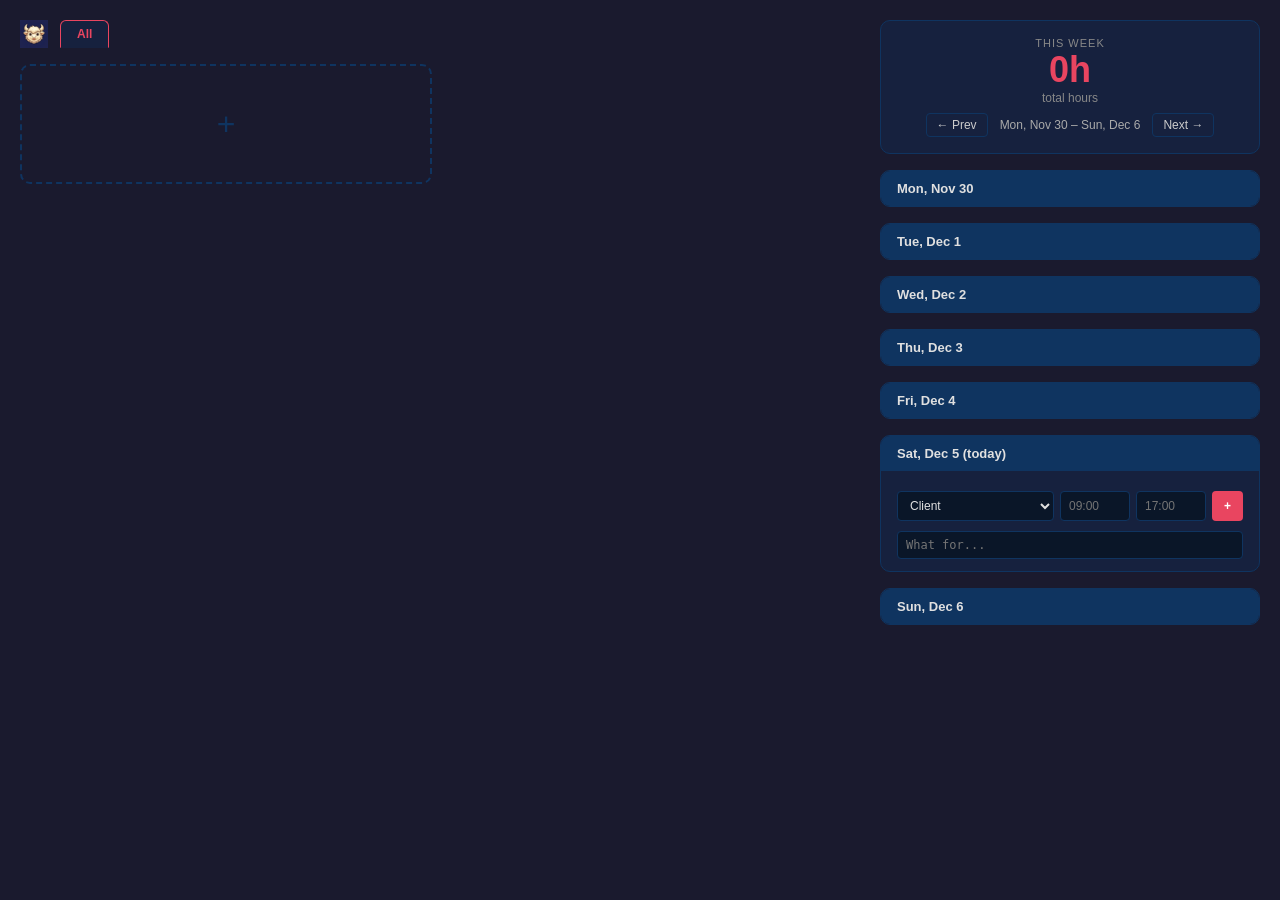
==== tracker.html @ d45bccb9 "Yak: fix note deletion in notes modal, always show delete button" ====
<!DOCTYPE html>
<html lang="en">
<head>
<meta charset="UTF-8">
<meta name="viewport" content="width=device-width, initial-scale=1.0">
<title>Yak</title>
<link rel="icon" type="image/png" href="yak-favicon.png">
<style>
  * { margin: 0; padding: 0; box-sizing: border-box; }
  body {
    font-family: -apple-system, BlinkMacSystemFont, 'Segoe UI', Roboto, sans-serif;
    background: #1a1a2e;
    color: #e0e0e0;
    min-height: 100vh;
  }
  .app {
    display: grid;
    grid-template-columns: 1fr 1fr 380px;
    gap: 20px;
    padding: 20px;
    min-height: 100vh;
  }
  .projects-container {
    grid-column: 1 / 3;
    display: flex;
    flex-direction: column;
  }
  .client-tabs {
    display: flex;
    gap: 4px;
    margin-bottom: 16px;
    flex-wrap: wrap;
    align-items: center;
  }
  .client-tabs .yak-logo {
    width: 28px;
    height: 28px;
    margin-right: 8px;
  }
  .client-tab {
    background: #0f3460;
    border: 1px solid #0f3460;
    color: #888;
    padding: 6px 16px;
    border-radius: 6px 6px 0 0;
    cursor: pointer;
    font-size: 12px;
    font-weight: 600;
    transition: background 0.2s, color 0.2s;
  }
  .client-tab:hover { color: #ccc; }
  .client-tab.active {
    background: #16213e;
    color: #e94560;
    border-color: #e94560;
    border-bottom-color: #16213e;
  }
  .projects-area {
    display: flex;
    flex-wrap: wrap;
    align-content: flex-start;
    gap: 16px;
    flex: 1;
  }

  /* Project Cards */
  .card {
    background: #16213e;
    border: 1px solid #0f3460;
    border-radius: 10px;
    padding: 16px;
    width: calc(50% - 8px);
    cursor: grab;
    transition: box-shadow 0.2s, border-color 0.2s;
    position: relative;
  }
  .card:hover { border-color: #e94560; }
  .card.dragging { opacity: 0.4; }
  .card.drag-over { border-color: #e94560; box-shadow: 0 0 12px rgba(233,69,96,0.3); }
  .card .project {
    font-size: 14px;
    font-weight: 700;
    color: #e94560;
    margin-bottom: 2px;
  }
  .card .client {
    font-size: 12px;
    font-weight: 600;
    color: #aaa;
    margin-bottom: 4px;
  }
  .card .ticket {
    font-size: 12px;
    color: #888;
    margin-bottom: 10px;
  }
  .card .ticket a { color: #5a9fd4; text-decoration: none; }
  .card .ticket a:hover { text-decoration: underline; }
  .card .field-label {
    font-size: 10px;
    font-weight: 600;
    text-transform: uppercase;
    letter-spacing: 0.5px;
    color: #666;
    margin-top: 10px;
    margin-bottom: 3px;
  }
  .card .description, .card .notes {
    font-size: 13px;
    color: #ccc;
    line-height: 1.4;
    white-space: pre-wrap;
  }
  .card .notes {
    max-height: 120px;
    overflow: hidden;
    position: relative;
    cursor: pointer;
  }
  .card .notes.overflowing::after {
    content: '';
    position: absolute;
    bottom: 0;
    left: 0;
    right: 0;
    height: 30px;
    background: linear-gradient(transparent, #16213e);
    pointer-events: none;
  }
  .card .notes-expand {
    font-size: 11px;
    color: #e94560;
    cursor: pointer;
    margin-top: 4px;
  }
  .card .notes-expand:hover { text-decoration: underline; }
  .card .note-item {
    font-size: 13px;
    color: #ccc;
    line-height: 1.4;
    padding: 8px 0;
    border-bottom: 1px solid #0f3460;
  }
  .card .note-item:last-child { border-bottom: none; }
  .card .note-date {
    font-size: 10px;
    color: #e94560;
    margin-right: 6px;
    font-weight: 600;
  }
  .card .followup {
    font-size: 12px;
    color: #f0a500;
    margin-top: 8px;
  }
  .card .followup.overdue { color: #e94560; }
  .card .card-actions {
    position: absolute;
    top: 10px;
    right: 10px;
    display: flex;
    gap: 4px;
    opacity: 0;
    transition: opacity 0.2s;
  }
  .card:hover .card-actions { opacity: 1; }
  .card-actions button {
    background: none;
    border: none;
    color: #666;
    cursor: pointer;
    font-size: 14px;
    padding: 2px 6px;
    border-radius: 4px;
  }
  .card-actions button:hover { color: #e94560; background: rgba(233,69,96,0.1); }

  /* Add Card Button */
  .add-card {
    width: calc(50% - 8px);
    min-height: 120px;
    background: transparent;
    border: 2px dashed #0f3460;
    border-radius: 10px;
    display: flex;
    align-items: center;
    justify-content: center;
    cursor: pointer;
    color: #0f3460;
    font-size: 32px;
    transition: border-color 0.2s, color 0.2s;
  }
  .add-card:hover { border-color: #e94560; color: #e94560; }

  /* Time Column */
  .time-column {
    display: flex;
    flex-direction: column;
    gap: 16px;
  }
  .time-header {
    background: #16213e;
    border: 1px solid #0f3460;
    border-radius: 10px;
    padding: 16px;
    text-align: center;
  }
  .time-header .week-label {
    font-size: 11px;
    text-transform: uppercase;
    letter-spacing: 1px;
    color: #888;
  }
  .time-header .total-hours {
    font-size: 36px;
    font-weight: 700;
    color: #e94560;
  }
  .time-header .total-label {
    font-size: 12px;
    color: #888;
  }
  .time-header .week-nav {
    display: flex;
    align-items: center;
    justify-content: center;
    gap: 12px;
    margin-top: 8px;
  }
  .time-header .week-nav button {
    background: none;
    border: 1px solid #0f3460;
    color: #ccc;
    cursor: pointer;
    padding: 4px 10px;
    border-radius: 4px;
    font-size: 12px;
  }
  .time-header .week-nav button:hover { border-color: #e94560; color: #e94560; }
  .time-header .week-range { font-size: 12px; color: #aaa; }

  .day-card {
    background: #16213e;
    border: 1px solid #0f3460;
    border-radius: 10px;
    overflow: hidden;
  }
  .day-card .day-header {
    padding: 10px 16px;
    background: #0f3460;
    font-weight: 600;
    font-size: 13px;
    display: flex;
    justify-content: space-between;
    cursor: pointer;
    user-select: none;
  }
  .day-card .day-header .day-total {
    color: #e94560;
    font-size: 12px;
  }
  .day-card .day-body {
    padding: 12px 16px;
  }
  .day-card.collapsed .day-body { display: none; }
  .time-entry {
    padding: 6px 0;
    font-size: 13px;
    border-bottom: 1px solid #0a1628;
  }
  .time-entry:last-child { border-bottom: none; }
  .time-entry .te-row {
    display: flex;
    align-items: center;
    gap: 8px;
  }
  .time-entry .te-note {
    font-size: 11px;
    color: #888;
    margin-top: 3px;
    padding: 2px 4px;
    line-height: 1.3;
    border-radius: 3px;
    outline: none;
    min-height: 16px;
    max-height: 48px;
    overflow: hidden;
    white-space: pre-wrap;
    word-break: break-word;
  }
  .time-entry .te-note:hover { background: rgba(255,255,255,0.03); }
  .time-entry .te-note:focus { background: #0a1628; border: 1px solid #0f3460; color: #ccc; max-height: 120px; overflow-y: auto; }
  .time-entry .te-note:empty::before {
    content: attr(data-placeholder);
    color: #444;
  }
  .time-entry .te-client { color: #e94560; font-weight: 600; flex: 1; }
  .time-entry .te-time { color: #888; font-size: 12px; }
  .time-entry .te-hours { color: #fff; font-weight: 600; min-width: 40px; text-align: right; }
  .time-entry .te-delete {
    background: none; border: none; color: #444; cursor: pointer;
    font-size: 12px; padding: 2px 4px; border-radius: 3px;
  }
  .time-entry .te-delete:hover { color: #e94560; }
  .time-entry .te-invoice {
    width: 13px; height: 13px; cursor: pointer;
    accent-color: #4CAF50; flex-shrink: 0;
    opacity: 0.5;
  }
  .time-entry .te-invoice:checked { opacity: 1; }
  .time-entry.invoiced .te-client,
  .time-entry.invoiced .te-time,
  .time-entry.invoiced .te-hours {
    opacity: 0.35;
  }
  .add-time-row {
    display: flex;
    gap: 6px;
    margin-top: 8px;
    flex-wrap: wrap;
  }
  .add-time-row input, .add-time-row select, .add-time-row textarea {
    background: #0a1628;
    border: 1px solid #0f3460;
    color: #e0e0e0;
    padding: 6px 8px;
    border-radius: 4px;
    font-size: 12px;
  }
  .add-time-row input:focus, .add-time-row select:focus, .add-time-row textarea:focus {
    outline: none;
    border-color: #e94560;
  }
  .add-time-row .time-input { width: 70px; }
  .add-time-row select { flex: 1; min-width: 0; }
  .add-time-row button {
    background: #e94560;
    border: none;
    color: #fff;
    padding: 6px 12px;
    border-radius: 4px;
    cursor: pointer;
    font-size: 12px;
    font-weight: 600;
  }
  .add-time-row button:hover { background: #c73a52; }

  /* Modal */
  .modal-overlay {
    position: fixed; top: 0; left: 0; right: 0; bottom: 0;
    background: rgba(0,0,0,0.6);
    display: flex; align-items: center; justify-content: center;
    z-index: 100;
  }
  .modal-overlay.hidden { display: none; }
  .modal {
    background: #16213e;
    border: 1px solid #0f3460;
    border-radius: 12px;
    padding: 24px;
    width: 460px;
    max-height: 90vh;
    overflow-y: auto;
  }
  .modal h2 { font-size: 18px; margin-bottom: 16px; color: #fff; }
  .modal label {
    display: block;
    font-size: 11px;
    font-weight: 600;
    text-transform: uppercase;
    letter-spacing: 0.5px;
    color: #888;
    margin-top: 12px;
    margin-bottom: 4px;
  }
  .modal input, .modal textarea, .modal select {
    width: 100%;
    background: #0a1628;
    border: 1px solid #0f3460;
    color: #e0e0e0;
    padding: 8px 10px;
    border-radius: 6px;
    font-size: 14px;
    font-family: inherit;
  }
  .modal select {
    appearance: none;
    -webkit-appearance: none;
  }
  .modal input[type="date"]::-webkit-calendar-picker-indicator {
    filter: invert(0.7);
    cursor: pointer;
  }
  .modal select {
    background-image: url("data:image/svg+xml,%3Csvg xmlns='http://www.w3.org/2000/svg' width='12' height='8'%3E%3Cpath d='M1 1l5 5 5-5' stroke='%23888' stroke-width='1.5' fill='none'/%3E%3C/svg%3E");
    background-repeat: no-repeat;
    background-position: right 10px center;
    padding-right: 28px;
    cursor: pointer;
  }
  .modal select option {
    background: #0a1628;
    color: #e0e0e0;
  }
  .modal textarea { min-height: 60px; resize: vertical; }
  .modal input:focus, .modal textarea:focus, .modal select:focus { outline: none; border-color: #e94560; }
  .modal .modal-actions {
    display: flex;
    gap: 10px;
    margin-top: 20px;
    justify-content: flex-end;
  }
  .modal .btn {
    padding: 8px 20px;
    border-radius: 6px;
    border: none;
    cursor: pointer;
    font-size: 14px;
    font-weight: 600;
  }
  .modal .btn-primary { background: #e94560; color: #fff; }
  .modal .btn-primary:hover { background: #c73a52; }
  .modal .btn-cancel { background: #0f3460; color: #ccc; }
  .modal .btn-cancel:hover { background: #1a4a8a; }
  .modal .btn-danger { background: transparent; color: #e94560; border: 1px solid #e94560; margin-right: auto; }
  .modal .btn-danger:hover { background: rgba(233,69,96,0.1); }
</style>
</head>
<body>

<div class="app">
  <div class="projects-container">
    <div class="client-tabs" id="clientTabs"></div>
    <div class="projects-area" id="projectsArea"></div>
  </div>
  <div class="time-column" id="timeColumn"></div>
</div>

<div class="modal-overlay hidden" id="modalOverlay">
  <div class="modal" id="modal"></div>
</div>

<script>
// ── Data Layer ──
const defaults = { cards: [], timeEntries: [], clients: [] };
let data = defaults;

async function loadData() {
  try {
    const res = await fetch('/api/data');
    const json = await res.json();
    return { ...defaults, ...json };
  } catch {
    // Fall back to localStorage if server isn't running
    try {
      const raw = localStorage.getItem('project_tracker');
      return raw ? { ...defaults, ...JSON.parse(raw) } : defaults;
    } catch { return defaults; }
  }
}

function saveData(data) {
  fetch('/api/data', {
    method: 'POST',
    headers: { 'Content-Type': 'application/json' },
    body: JSON.stringify(data),
  }).catch(() => {
    // Fall back to localStorage if server isn't running
    localStorage.setItem('project_tracker', JSON.stringify(data));
  });
}

// ── Utilities ──
function uid() { return Date.now().toString(36) + Math.random().toString(36).slice(2, 7); }

function parseTime(str) {
  str = str.trim().toLowerCase().replace(/\s+/g, '');
  const m = str.match(/^(\d{1,2})(?::?(\d{2}))?\s*(a|am|p|pm)?$/);
  if (!m) return null;
  let h = parseInt(m[1]);
  const min = m[2] ? parseInt(m[2]) : 0;
  const period = m[3];
  if (period === 'p' || period === 'pm') { if (h < 12) h += 12; }
  if (period === 'a' || period === 'am') { if (h === 12) h = 0; }
  return h + min / 60;
}

function formatTime(str) {
  str = str.trim().toLowerCase().replace(/\s+/g, '');
  const m = str.match(/^(\d{1,2})(?::?(\d{2}))?\s*(a|am|p|pm)?$/);
  if (!m) return str;
  let h = parseInt(m[1]);
  const min = m[2] ? parseInt(m[2]) : 0;
  const period = m[3];
  if (period === 'p' || period === 'pm') { if (h < 12) h += 12; }
  if (period === 'a' || period === 'am') { if (h === 12) h = 0; }
  return String(h).padStart(2, '0') + ':' + String(min).padStart(2, '0');
}

function calcHours(start, end) {
  const s = parseTime(start);
  const e = parseTime(end);
  if (s === null || e === null || e <= s) return 0;
  return Math.round((e - s) * 100) / 100;
}

function formatHours(h) {
  if (h === 0) return '0h';
  const hrs = Math.floor(h);
  const mins = Math.round((h - hrs) * 60);
  if (mins === 0) return hrs + 'h';
  if (hrs === 0) return mins + 'm';
  return hrs + 'h ' + mins + 'm';
}

function dateStr(d) {
  return d.getFullYear() + '-' + String(d.getMonth()+1).padStart(2,'0') + '-' + String(d.getDate()).padStart(2,'0');
}

function dayLabel(dateString) {
  const d = new Date(dateString + 'T12:00:00');
  return d.toLocaleDateString('en-US', { weekday: 'short', month: 'short', day: 'numeric' });
}

function getMonday(d) {
  const dt = new Date(d);
  const day = dt.getDay();
  const diff = day === 0 ? -6 : 1 - day;
  dt.setDate(dt.getDate() + diff);
  return dt;
}

function jiraUrl(ticket) {
  ticket = ticket.trim();
  if (!ticket) return null;
  if (ticket.startsWith('http')) return ticket;
  // Try to detect the Jira prefix
  const m = ticket.match(/^([A-Z]+-\d+)$/i);
  if (m) return null; // return null if we can't determine the base URL
  return null;
}

function escapeHtml(s) {
  const div = document.createElement('div');
  div.textContent = s;
  return div.innerHTML;
}

// ── Client list ──
function getClients() {
  return (data.clients || []).slice().sort();
}

function addClient(name) {
  name = name.trim();
  if (!name) return;
  if (!data.clients) data.clients = [];
  if (!data.clients.includes(name)) {
    data.clients.push(name);
    saveData(data);
  }
}

// ── Tab state ──
let activeTab = 'All';

// ── Week navigation ──
let currentWeekStart = getMonday(new Date());

// ── Render: Projects ──
function renderTabs() {
  const tabsEl = document.getElementById('clientTabs');
  const clients = getClients();
  tabsEl.innerHTML = '';

  const logo = document.createElement('img');
  logo.className = 'yak-logo';
  logo.src = 'yak-favicon.png';
  logo.alt = 'Yak';
  tabsEl.appendChild(logo);

  const allTab = document.createElement('div');
  allTab.className = 'client-tab' + (activeTab === 'All' ? ' active' : '');
  allTab.textContent = 'All';
  allTab.onclick = () => { activeTab = 'All'; renderTabs(); renderProjects(); };
  tabsEl.appendChild(allTab);

  const orderedClients = data.clientOrder && data.clientOrder.length
    ? data.clientOrder.filter(c => clients.includes(c)).concat(clients.filter(c => !data.clientOrder.includes(c)))
    : clients;

  orderedClients.forEach(client => {
    const tab = document.createElement('div');
    tab.className = 'client-tab' + (activeTab === client ? ' active' : '');
    tab.textContent = client;
    tab.draggable = true;
    tab.dataset.client = client;
    tab.onclick = () => { activeTab = client; renderTabs(); renderProjects(); };
    tab.addEventListener('dragstart', e => {
      e.dataTransfer.setData('text/plain', client);
      tab.style.opacity = '0.4';
    });
    tab.addEventListener('dragend', () => { tab.style.opacity = '1'; });
    tab.addEventListener('dragover', e => { e.preventDefault(); tab.style.borderColor = '#e94560'; });
    tab.addEventListener('dragleave', () => { tab.style.borderColor = activeTab === client ? '#e94560' : '#0f3460'; });
    tab.addEventListener('drop', e => {
      e.preventDefault();
      const from = e.dataTransfer.getData('text/plain');
      const to = client;
      if (from !== to) {
        const order = [...orderedClients];
        const fromIdx = order.indexOf(from);
        const toIdx = order.indexOf(to);
        order.splice(fromIdx, 1);
        order.splice(toIdx, 0, from);
        data.clientOrder = order;
        saveData(data);
        renderTabs();
      }
    });
    tabsEl.appendChild(tab);
  });
}

function renderProjects() {
  const area = document.getElementById('projectsArea');
  area.innerHTML = '';

  const filteredCards = activeTab === 'All'
    ? data.cards.map((card, index) => ({ card, index }))
    : data.cards.map((card, index) => ({ card, index })).filter(({ card }) => card.client === activeTab);

  filteredCards.forEach(({ card, index }) => {
    const el = document.createElement('div');
    el.className = 'card';
    el.draggable = true;
    el.dataset.index = index;

    let ticketHtml = '';
    if (card.ticket) {
      if (card.ticket.startsWith('http')) {
        ticketHtml = `<a href="${escapeHtml(card.ticket)}" target="_blank">${escapeHtml(card.ticket)}</a>`;
      } else {
        ticketHtml = escapeHtml(card.ticket);
      }
    }

    let followupHtml = '';
    if (card.followup) {
      const today = dateStr(new Date());
      const isOverdue = card.followup < today;
      followupHtml = `<div class="followup ${isOverdue ? 'overdue' : ''}">Follow up: ${dayLabel(card.followup)}</div>`;
    }

    el.innerHTML = `
      <div class="card-actions">
        <button onclick="editCard(${index})" title="Edit">✎</button>
        <button onclick="archiveCard(${index})" title="Archive">✕</button>
      </div>
      <div class="project">${escapeHtml(card.project || '')}</div>
      <div class="client">${escapeHtml(card.client || '')}</div>
      <div class="ticket">${ticketHtml}</div>
      ${card.description ? `<div class="field-label">Description</div><div class="description">${escapeHtml(card.description)}</div>` : ''}
      ${card.notes && card.notes.length ? `<div class="field-label">Notes</div><div class="notes" onclick="viewNotes(${index})">${
        (Array.isArray(card.notes) ? card.notes : [{text: card.notes, date: ''}])
          .map(n => `<div class="note-item"><span class="note-date">${n.date || ''}</span> ${escapeHtml(n.text)}</div>`).join('')
      }</div>${(Array.isArray(card.notes) ? card.notes : []).length > 3 ? `<div class="notes-expand" onclick="viewNotes(${index})">View all ${card.notes.length} notes</div>` : ''}` : ''}
      ${followupHtml}
    `;

    // Drag events
    el.addEventListener('dragstart', e => {
      el.classList.add('dragging');
      e.dataTransfer.effectAllowed = 'move';
      e.dataTransfer.setData('text/plain', index);
    });
    el.addEventListener('dragend', () => el.classList.remove('dragging'));
    el.addEventListener('dragover', e => { e.preventDefault(); el.classList.add('drag-over'); });
    el.addEventListener('dragleave', () => el.classList.remove('drag-over'));
    el.addEventListener('drop', e => {
      e.preventDefault();
      el.classList.remove('drag-over');
      const from = parseInt(e.dataTransfer.getData('text/plain'));
      const to = index;
      if (from !== to) {
        const [card] = data.cards.splice(from, 1);
        data.cards.splice(to, 0, card);
        saveData(data);
        renderProjects();
      }
    });

    el.addEventListener('click', e => {
      if (e.target.closest('a, button, .notes, .notes-expand')) return;
      editCard(index);
    });

    area.appendChild(el);
  });

  // Add card button
  const addBtn = document.createElement('div');
  addBtn.className = 'add-card';
  addBtn.textContent = '+';
  addBtn.onclick = () => openCardModal();
  area.appendChild(addBtn);

  // Add fade only to notes that actually overflow
  area.querySelectorAll('.notes').forEach(el => {
    if (el.scrollHeight > el.clientHeight) {
      el.classList.add('overflowing');
    }
  });
}

// ── Render: Time Column ──
function renderTime() {
  const col = document.getElementById('timeColumn');
  col.innerHTML = '';

  const weekEnd = new Date(currentWeekStart);
  weekEnd.setDate(weekEnd.getDate() + 6);

  // Filter entries for current week
  const weekStart = dateStr(currentWeekStart);
  const weekEndStr = dateStr(weekEnd);
  const weekEntries = data.timeEntries.filter(e => e.date >= weekStart && e.date <= weekEndStr);
  const totalHours = weekEntries.reduce((sum, e) => sum + (e.hours || 0), 0);

  // Header
  const header = document.createElement('div');
  header.className = 'time-header';
  header.innerHTML = `
    <div class="week-label">This Week</div>
    <div class="total-hours">${formatHours(totalHours)}</div>
    <div class="total-label">total hours</div>
    <div class="week-nav">
      <button onclick="changeWeek(-1)">← Prev</button>
      <span class="week-range">${dayLabel(weekStart)} – ${dayLabel(weekEndStr)}</span>
      <button onclick="changeWeek(1)">Next →</button>
    </div>
  `;
  col.appendChild(header);

  // Day cards (Mon–Sun for current week)
  const today = dateStr(new Date());
  for (let i = 0; i < 7; i++) {
    const d = new Date(currentWeekStart);
    d.setDate(d.getDate() + i);
    const ds = dateStr(d);
    const dayEntries = weekEntries.filter(e => e.date === ds);
    const dayTotal = dayEntries.reduce((sum, e) => sum + (e.hours || 0), 0);
    const isToday = ds === today;
    const isCollapsed = !isToday && dayEntries.length === 0;

    const dayCard = document.createElement('div');
    dayCard.className = 'day-card' + (isCollapsed ? ' collapsed' : '');
    dayCard.innerHTML = `
      <div class="day-header" onclick="this.parentElement.classList.toggle('collapsed')">
        <span>${dayLabel(ds)}${isToday ? ' (today)' : ''}</span>
        <span class="day-total">${dayTotal > 0 ? formatHours(dayTotal) : ''}</span>
      </div>
      <div class="day-body">
        ${dayEntries.map(entry => `
          <div class="time-entry ${entry.invoiced ? 'invoiced' : ''}">
            <div class="te-row">
              <span class="te-client">${escapeHtml(entry.client)}</span>
              <span class="te-time">${escapeHtml(entry.start)} – ${escapeHtml(entry.end)}</span>
              <span class="te-hours">${formatHours(entry.hours)}</span>
              <input type="checkbox" class="te-invoice" ${entry.invoiced ? 'checked' : ''} data-id="${entry.id}">
              <button class="te-delete" onclick="deleteTimeEntry('${entry.id}')">✕</button>
            </div>
            <div class="te-note" contenteditable="true" data-id="${entry.id}" data-placeholder="Add note...">${escapeHtml(entry.note || '')}</div>
          </div>
        `).join('')}
        <div class="add-time-row">
          <select id="tc-${ds}" class="time-client-select">
            <option value="">Client</option>
            ${getClients().map(c => `<option value="${escapeHtml(c)}">${escapeHtml(c)}</option>`).join('')}
          </select>
          <input type="text" class="time-input" id="ts-${ds}" placeholder="09:00">
          <input type="text" class="time-input" id="te-${ds}" placeholder="17:00">
          <button onclick="addTimeEntry('${ds}')">+</button>
          <textarea class="time-note-input" id="tn-${ds}" placeholder="What for..." rows="1" style="width:100%;margin-top:4px;resize:none;overflow:hidden;"></textarea>
        </div>
      </div>
    `;
    col.appendChild(dayCard);
  }
  setupInvoiceCheckboxes();

  // Save note on blur
  document.querySelectorAll('.te-note[contenteditable]').forEach(el => {
    el.addEventListener('blur', () => {
      const id = el.dataset.id;
      const entry = data.timeEntries.find(e => e.id === id);
      if (entry) {
        entry.note = el.textContent.trim();
        saveData(data);
      }
    });
  });

  // Enter to save on all time entry inputs
  document.querySelectorAll('.add-time-row input, .add-time-row select').forEach(el => {
    el.addEventListener('keydown', e => {
      if (e.key === 'Enter') {
        e.preventDefault();
        const ds = el.closest('.day-body').querySelector('.time-note-input').id.replace('tn-', '');
        addTimeEntry(ds);
      }
    });
  });

  // Auto-grow textareas + Enter to save (Shift+Enter for newline)
  document.querySelectorAll('.time-note-input').forEach(ta => {
    const ds = ta.id.replace('tn-', '');
    ta.addEventListener('input', () => {
      ta.style.height = 'auto';
      ta.style.height = ta.scrollHeight + 'px';
    });
    ta.addEventListener('keydown', e => {
      if (e.key === 'Enter' && !e.shiftKey) {
        e.preventDefault();
        addTimeEntry(ds);
      }
    });
  });
}

// ── Actions ──
function changeWeek(dir) {
  currentWeekStart.setDate(currentWeekStart.getDate() + dir * 7);
  renderTime();
}

function addTimeEntry(date) {
  const clientEl = document.getElementById('tc-' + date);
  const startEl = document.getElementById('ts-' + date);
  const endEl = document.getElementById('te-' + date);
  const client = clientEl.value;
  const start = startEl.value.trim();
  const end = endEl.value.trim();
  if (!client) { clientEl.style.borderColor = '#e94560'; return; }
  if (!start) { startEl.style.borderColor = '#e94560'; return; }
  if (!end) { endEl.style.borderColor = '#e94560'; return; }
  const hours = calcHours(start, end);
  if (hours <= 0) { startEl.style.borderColor = '#e94560'; endEl.style.borderColor = '#e94560'; return; }
  const noteEl = document.getElementById('tn-' + date);
  const note = noteEl ? noteEl.value.trim() : '';
  data.timeEntries.push({ id: uid(), date, client, start: formatTime(start), end: formatTime(end), hours, note });
  saveData(data);
  renderTime();
}

function deleteTimeEntry(id) {
  data.timeEntries = data.timeEntries.filter(e => e.id !== id);
  saveData(data);
  renderTime();
}

function setupInvoiceCheckboxes() {
  document.querySelectorAll('.te-invoice').forEach(cb => {
    const id = cb.dataset.id;
    const entry = data.timeEntries.find(e => e.id === id);
    if (!entry) return;

    cb.addEventListener('click', e => {
      if (entry.invoiced) {
        // Prevent single-click uncheck
        e.preventDefault();
      } else {
        entry.invoiced = true;
        saveData(data);
        renderTime();
      }
    });

    cb.addEventListener('dblclick', e => {
      if (entry.invoiced) {
        entry.invoiced = false;
        saveData(data);
        renderTime();
      }
    });
  });
}

function archiveCard(index) {
  if (confirm('Remove this card?')) {
    data.cards.splice(index, 1);
    saveData(data);
    renderProjects();
  }
}

// ── Card Modal ──
let currentEditNotes = [];
let currentEditIndex = -1;
let modalInitialized = false;

function addNote() {
  const input = document.getElementById('m-note-input');
  const text = input.value.trim();
  if (!text) return;
  const today = new Date().toLocaleDateString('en-US', { month: 'short', day: 'numeric' });
  currentEditNotes.unshift({ text, date: today });
  input.value = '';
  refreshNotesList();
}

function removeNote(i) {
  currentEditNotes.splice(i, 1);
  refreshNotesList();
}

function updateNoteText(i, text) {
  if (currentEditNotes[i]) {
    currentEditNotes[i].text = text.trim();
  }
}

function refreshNotesList() {
  const list = document.getElementById('m-notes-list');
  if (!list) return;
  list.innerHTML = currentEditNotes.map((n, i) => `
    <div style="display:flex;align-items:flex-start;gap:6px;padding:6px 0;border-bottom:1px solid #0a1628;font-size:13px;">
      <span style="color:#666;font-size:10px;white-space:nowrap;padding-top:6px;">${n.date || ''}</span>
      <input type="text" value="${escapeHtml(n.text)}" data-note-index="${i}"
        style="flex:1;background:#0a1628;border:1px solid #0f3460;color:#ccc;padding:4px 6px;border-radius:4px;font-size:13px;font-family:inherit;"
        onchange="updateNoteText(${i},this.value)">
      <button class="btn" onclick="removeNote(${i})" style="background:none;color:#444;font-size:11px;padding:4px 4px;min-width:auto;">✕</button>
    </div>
  `).join('');
}

function openCardModal(index) {
  const isEdit = index !== undefined;
  const card = isEdit ? data.cards[index] : {};
  currentEditIndex = isEdit ? index : -1;
  if (!modalInitialized) {
    const raw = card.notes || [];
    currentEditNotes = Array.isArray(raw) ? [...raw] : (raw ? [{ text: raw, date: '' }] : []);
    modalInitialized = true;
  }
  const overlay = document.getElementById('modalOverlay');
  const modal = document.getElementById('modal');

  modal.innerHTML = `
    <h2>${isEdit ? 'Edit' : 'New'} Card</h2>
    <label>Project</label>
    <input type="text" id="m-project" value="${escapeHtml(card.project || '')}" autocomplete="off">
    <label>Client</label>
    <div style="display:flex;gap:6px;">
      <select id="m-client" style="flex:1;">
        <option value="">Select client...</option>
        ${getClients().map(c => `<option value="${escapeHtml(c)}" ${card.client === c ? 'selected' : ''}>${escapeHtml(c)}</option>`).join('')}
        <option value="__new__">+ Add new client...</option>
      </select>
    </div>
    <input type="text" id="m-client-new" placeholder="New client name" style="display:none;margin-top:6px;">
    <label>Ticket (Jira # or URL)</label>
    <input type="text" id="m-ticket" value="${escapeHtml(card.ticket || '')}">
    <label>Description</label>
    <textarea id="m-desc">${escapeHtml(card.description || '')}</textarea>
    <label>Notes</label>
    <div id="m-notes-list" style="max-height:150px;overflow-y:auto;margin-bottom:6px;"></div>
    <div style="display:flex;gap:6px;">
      <input type="text" id="m-note-input" placeholder="Add a note..." style="flex:1;">
      <button class="btn btn-primary" onclick="addNote()" style="padding:6px 12px;">+</button>
    </div>
    <label>Follow-up Date</label>
    <input type="date" id="m-followup" value="${card.followup || ''}">
    <div class="modal-actions">
      ${isEdit ? '<button class="btn btn-danger" onclick="deleteCard(' + index + ')">Delete</button>' : ''}
      <button class="btn btn-cancel" onclick="closeModal()">Cancel</button>
      <button class="btn btn-primary" onclick="saveCard(${isEdit ? index : -1})">Save</button>
    </div>
  `;

  overlay.classList.remove('hidden');
  refreshNotesList();

  // Handle "Add new client" selection
  const clientSelect = document.getElementById('m-client');
  const clientNewInput = document.getElementById('m-client-new');
  clientSelect.addEventListener('change', () => {
    if (clientSelect.value === '__new__') {
      clientNewInput.style.display = 'block';
      clientNewInput.focus();
    } else {
      clientNewInput.style.display = 'none';
    }
  });
  clientSelect.focus();

  // Enter to add note
  const noteInput = document.getElementById('m-note-input');
  if (noteInput) {
    noteInput.addEventListener('keydown', e => {
      if (e.key === 'Enter') { e.preventDefault(); addNote(); }
    });
  }
}

function closeModal() {
  document.getElementById('modalOverlay').classList.add('hidden');
  currentEditNotes = [];
  currentEditIndex = -1;
  modalInitialized = false;
}

function saveCard(index) {
  const clientSelect = document.getElementById('m-client');
  let clientName = clientSelect.value;
  if (clientName === '__new__') {
    clientName = document.getElementById('m-client-new').value.trim();
    if (clientName) addClient(clientName);
  }
  const card = {
    client: clientName,
    project: document.getElementById('m-project').value.trim(),
    ticket: document.getElementById('m-ticket').value.trim(),
    description: document.getElementById('m-desc').value.trim(),
    notes: (currentEditNotes || []).map(n => ({ text: n.text, date: n.date })),
    followup: document.getElementById('m-followup').value,
  };
  if (!card.client && !card.project) return;
  if (index === -1) {
    data.cards.push(card);
  } else {
    data.cards[index] = card;
  }
  saveData(data);
  closeModal();
  renderTabs();
  renderProjects();
  renderTime(); // refresh client dropdowns
}

let viewNotesIndex = -1;

function viewNotes(index) {
  viewNotesIndex = index;
  const card = data.cards[index];
  if (!card) return;
  const notes = Array.isArray(card.notes) ? card.notes : (card.notes ? [{ text: card.notes, date: '' }] : []);
  const overlay = document.getElementById('modalOverlay');
  const modal = document.getElementById('modal');
  modal.innerHTML = `
    <h2>Notes – ${escapeHtml(card.project || '')}</h2>
    <div id="view-notes-list" style="max-height:55vh;overflow-y:auto;">
      ${notes.map((n, i) => `
        <div style="padding:8px 0;border-bottom:1px solid #0f3460;">
          <div style="display:flex;align-items:center;justify-content:space-between;margin-bottom:4px;">
            <span style="color:#e94560;font-size:10px;font-weight:600;">${n.date || ''}</span>
            <button class="btn vn-remove" onclick="removeViewNote(${i})" style="background:none;color:#444;font-size:11px;padding:0 4px;min-width:auto;cursor:pointer;">✕</button>
          </div>
          <div class="vn-display" data-vn-index="${i}" style="color:#ccc;font-size:13px;line-height:1.5;padding:4px 0;cursor:pointer;white-space:pre-wrap;word-break:break-word;">${escapeHtml(n.text)}</div>
          <textarea data-vn-index="${i}" style="display:none;width:100%;background:#0a1628;border:1px solid #0f3460;color:#ccc;padding:6px 8px;border-radius:4px;font-size:13px;font-family:inherit;line-height:1.5;resize:vertical;min-height:40px;">${escapeHtml(n.text)}</textarea>
        </div>
      `).join('')}
    </div>
    <div style="display:flex;gap:6px;margin-top:10px;">
      <input type="text" id="vn-note-input" placeholder="Add a note..." style="flex:1;background:#0a1628;border:1px solid #0f3460;color:#e0e0e0;padding:8px 10px;border-radius:6px;font-size:14px;font-family:inherit;">
      <button class="btn btn-primary" onclick="addViewNote()" style="padding:6px 12px;">+</button>
    </div>
    <div class="modal-actions">
      <button class="btn btn-primary" onclick="saveViewNotes()">Save</button>
      <button class="btn btn-cancel" onclick="closeModal()">Cancel</button>
    </div>
  `;
  overlay.classList.remove('hidden');

  // Click to edit
  modal.querySelectorAll('.vn-display').forEach(el => {
    el.addEventListener('click', () => {
      const i = el.dataset.vnIndex;
      const ta = modal.querySelector(`textarea[data-vn-index="${i}"]`);
      el.style.display = 'none';
      ta.style.display = 'block';
      ta.style.height = 'auto';
      ta.style.height = Math.max(40, ta.scrollHeight) + 'px';
      ta.addEventListener('input', () => {
        ta.style.height = 'auto';
        ta.style.height = ta.scrollHeight + 'px';
      });
      ta.focus();
    });
  });

  // Enter to add note
  const vnInput = document.getElementById('vn-note-input');
  if (vnInput) {
    vnInput.addEventListener('keydown', e => {
      if (e.key === 'Enter') { e.preventDefault(); addViewNote(); }
    });
  }
}

function addViewNote() {
  const input = document.getElementById('vn-note-input');
  const text = input.value.trim();
  if (!text) return;
  const card = data.cards[viewNotesIndex];
  if (!card) return;
  if (!Array.isArray(card.notes)) card.notes = card.notes ? [{ text: card.notes, date: '' }] : [];
  const today = new Date().toLocaleDateString('en-US', { month: 'short', day: 'numeric' });
  card.notes.unshift({ text, date: today });
  saveData(data);
  renderProjects();
  viewNotes(viewNotesIndex);
}

function removeViewNote(i) {
  const card = data.cards[viewNotesIndex];
  if (!card || !Array.isArray(card.notes)) return;
  card.notes.splice(i, 1);
  saveData(data);
  renderProjects();
  viewNotes(viewNotesIndex);
}

function saveViewNotes() {
  const card = data.cards[viewNotesIndex];
  if (!card) return;
  if (!Array.isArray(card.notes)) card.notes = [];
  document.querySelectorAll('textarea[data-vn-index]').forEach(ta => {
    const i = parseInt(ta.dataset.vnIndex);
    if (card.notes[i]) {
      card.notes[i].text = ta.value.trim();
    }
  });
  saveData(data);
  closeModal();
  renderProjects();
}

function editCard(index) {
  openCardModal(index);
}

function deleteCard(index) {
  data.cards.splice(index, 1);
  saveData(data);
  closeModal();
  renderProjects();
}

// Close modal on overlay click
document.getElementById('modalOverlay').addEventListener('click', e => {
  if (e.target === e.currentTarget) closeModal();
});

// Close modal on Escape
document.addEventListener('keydown', e => {
  if (e.key === 'Escape') closeModal();
});

// ── Init ──
(async () => {
  data = await loadData();
  renderTabs();
  renderProjects();
  renderTime();
})();
</script>
</body>
</html>
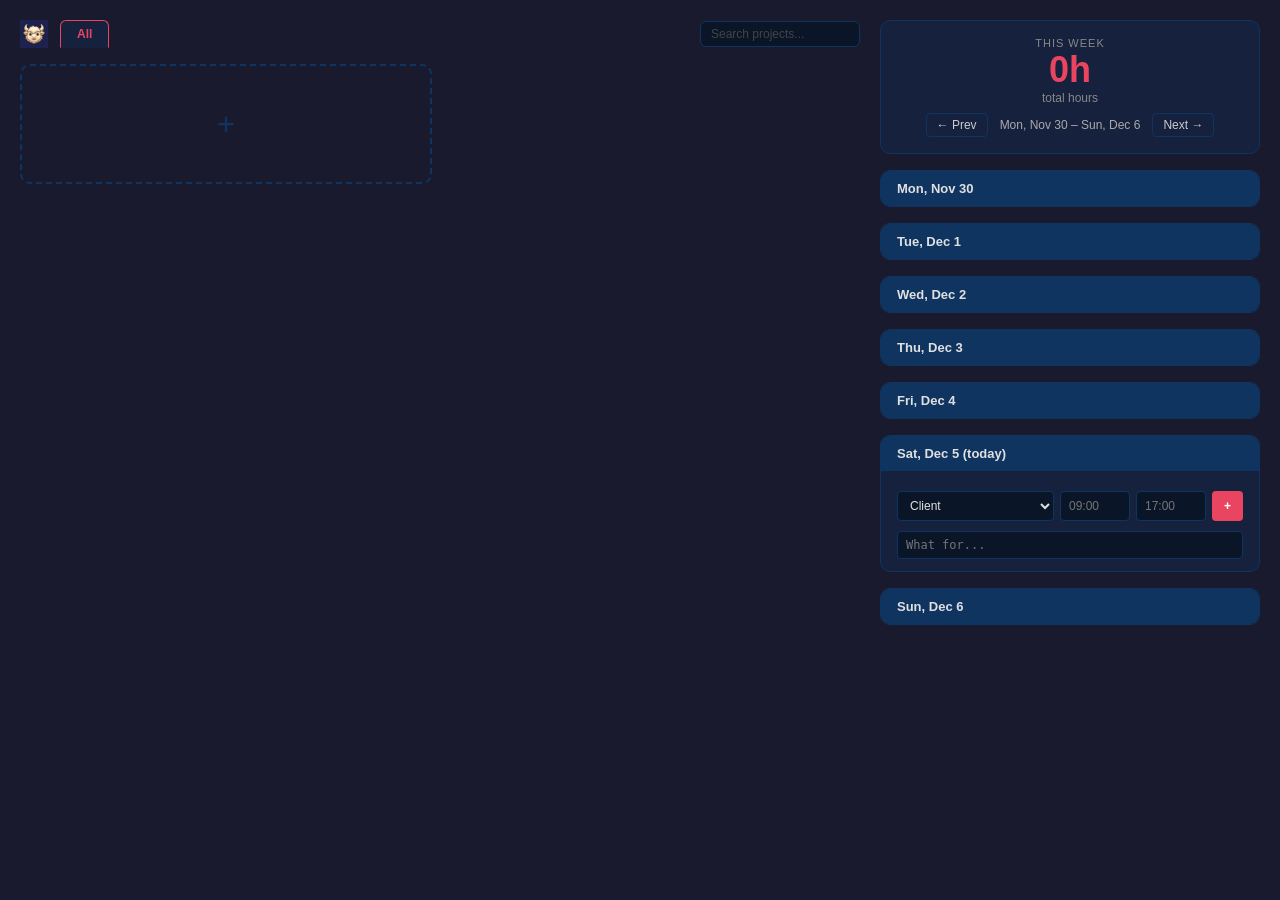
==== commit 2ae6193d: "Yak: move search inline with tab bar" ====
--- a/tracker.html
+++ b/tracker.html
@@ -25,6 +25,19 @@
     display: flex;
     flex-direction: column;
   }
+  .tab-search {
+    margin-left: auto;
+    background: #0a1628;
+    border: 1px solid #0f3460;
+    color: #e0e0e0;
+    padding: 5px 10px;
+    border-radius: 6px;
+    font-size: 12px;
+    font-family: inherit;
+    width: 160px;
+  }
+  .tab-search:focus { outline: none; border-color: #e94560; }
+  .tab-search::placeholder { color: #444; }
   .client-tabs {
     display: flex;
     gap: 4px;
@@ -561,8 +574,9 @@
   }
 }
 
-// ── Tab state ──
+// ── Tab & search state ──
 let activeTab = 'All';
+let searchQuery = '';
 
 // ── Week navigation ──
 let currentWeekStart = getMonday(new Date());
@@ -620,15 +634,30 @@
     });
     tabsEl.appendChild(tab);
   });
+
+  const search = document.createElement('input');
+  search.type = 'text';
+  search.className = 'tab-search';
+  search.id = 'searchInput';
+  search.placeholder = 'Search projects...';
+  search.autocomplete = 'off';
+  search.value = searchQuery;
+  search.addEventListener('input', e => {
+    searchQuery = e.target.value;
+    renderProjects();
+  });
+  tabsEl.appendChild(search);
 }
 
 function renderProjects() {
   const area = document.getElementById('projectsArea');
   area.innerHTML = '';
 
-  const filteredCards = activeTab === 'All'
-    ? data.cards.map((card, index) => ({ card, index }))
-    : data.cards.map((card, index) => ({ card, index })).filter(({ card }) => card.client === activeTab);
+  const q = searchQuery.toLowerCase();
+  const filteredCards = data.cards
+    .map((card, index) => ({ card, index }))
+    .filter(({ card }) => activeTab === 'All' || card.client === activeTab)
+    .filter(({ card }) => !q || (card.project || '').toLowerCase().includes(q));
 
   filteredCards.forEach(({ card, index }) => {
     const el = document.createElement('div');
@@ -1163,6 +1192,7 @@
   renderTabs();
   renderProjects();
   renderTime();
+
 })();
 </script>
 </body>
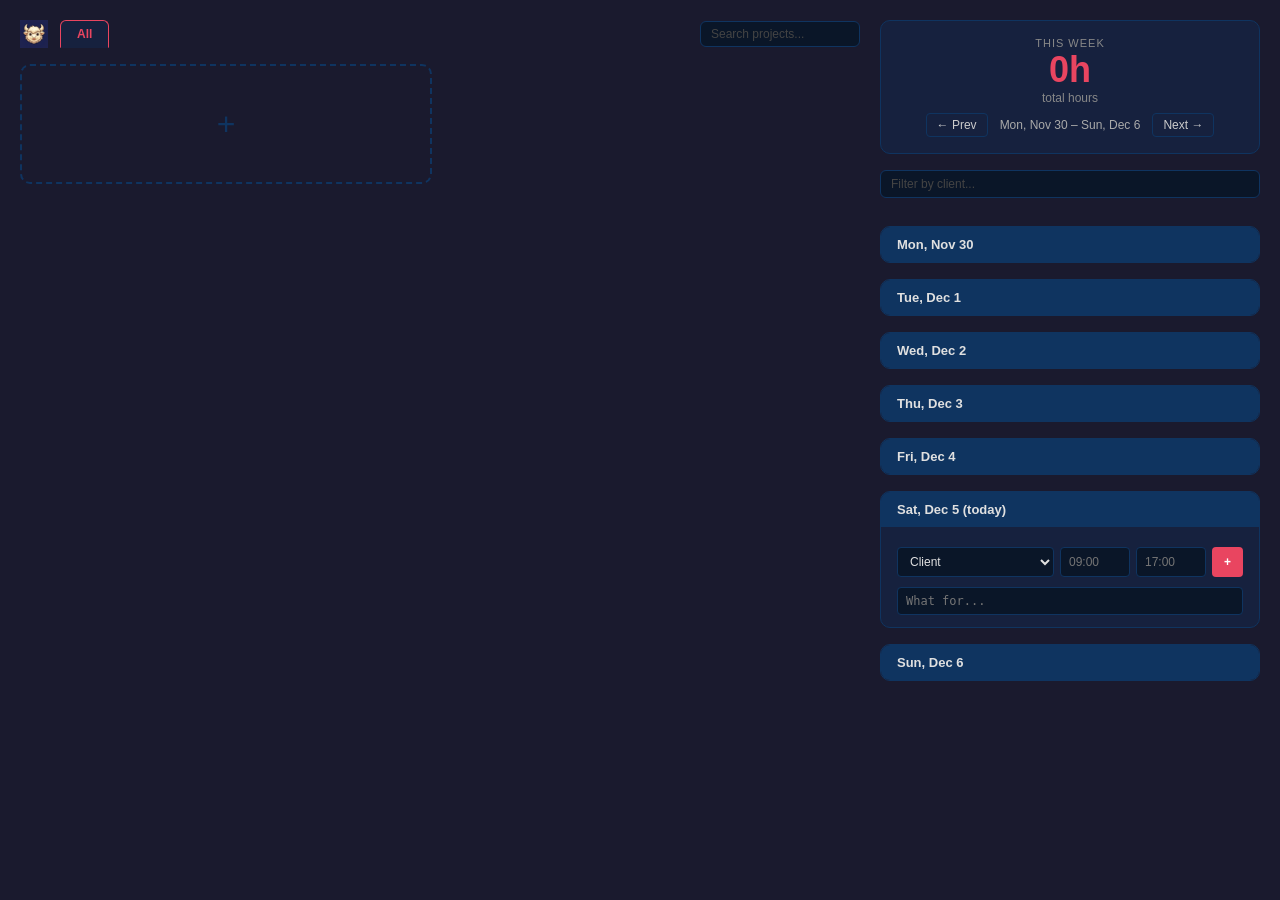
==== commit 42203fdd: "Yak: time entry client filter, UI fixes" ====
--- a/tracker.html
+++ b/tracker.html
@@ -211,6 +211,18 @@
     flex-direction: column;
     gap: 16px;
   }
+  .time-filter {
+    background: #0a1628;
+    border: 1px solid #0f3460;
+    color: #e0e0e0;
+    padding: 6px 10px;
+    border-radius: 6px;
+    font-size: 12px;
+    font-family: inherit;
+    width: 100%;
+  }
+  .time-filter:focus { outline: none; border-color: #e94560; }
+  .time-filter::placeholder { color: #444; }
   .time-header {
     background: #16213e;
     border: 1px solid #0f3460;
@@ -577,6 +589,7 @@
 // ── Tab & search state ──
 let activeTab = 'All';
 let searchQuery = '';
+let timeFilter = '';
 
 // ── Week navigation ──
 let currentWeekStart = getMonday(new Date());
@@ -753,14 +766,17 @@
   // Filter entries for current week
   const weekStart = dateStr(currentWeekStart);
   const weekEndStr = dateStr(weekEnd);
-  const weekEntries = data.timeEntries.filter(e => e.date >= weekStart && e.date <= weekEndStr);
+  const tf = timeFilter.toLowerCase();
+  const weekEntries = data.timeEntries
+    .filter(e => e.date >= weekStart && e.date <= weekEndStr)
+    .filter(e => !tf || (e.client || '').toLowerCase().includes(tf));
   const totalHours = weekEntries.reduce((sum, e) => sum + (e.hours || 0), 0);
 
   // Header
   const header = document.createElement('div');
   header.className = 'time-header';
   header.innerHTML = `
-    <div class="week-label">This Week</div>
+    <div class="week-label">${timeFilter ? escapeHtml(timeFilter) : 'This Week'}</div>
     <div class="total-hours">${formatHours(totalHours)}</div>
     <div class="total-label">total hours</div>
     <div class="week-nav">
@@ -770,6 +786,27 @@
     </div>
   `;
   col.appendChild(header);
+
+  // Filter input
+  const filterDiv = document.createElement('div');
+  filterDiv.style.marginBottom = '12px';
+  const filterInput = document.createElement('input');
+  filterInput.type = 'text';
+  filterInput.className = 'time-filter';
+  filterInput.placeholder = 'Filter by client...';
+  filterInput.autocomplete = 'off';
+  filterInput.value = timeFilter;
+  filterInput.addEventListener('input', e => {
+    timeFilter = e.target.value;
+    renderTime();
+    const newFilter = document.querySelector('.time-filter');
+    if (newFilter) {
+      newFilter.focus();
+      newFilter.selectionStart = newFilter.selectionEnd = newFilter.value.length;
+    }
+  });
+  filterDiv.appendChild(filterInput);
+  col.appendChild(filterDiv);
 
   // Day cards (Mon–Sun for current week)
   const today = dateStr(new Date());
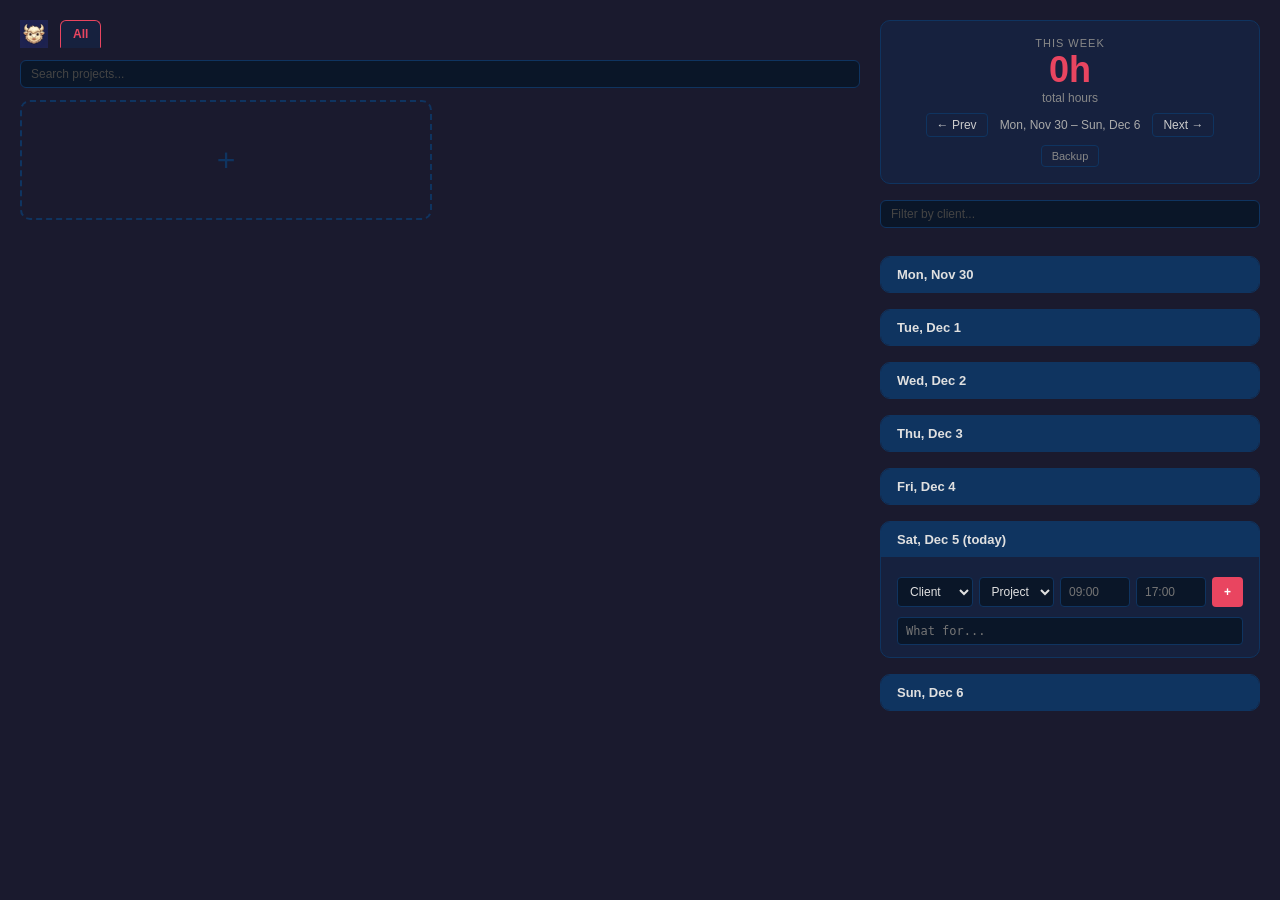
==== commit f6616e31: "Yak: status badges, project on time entries, backup button, UI fixes - Add card status dropdown (In " ====
--- a/tracker.html
+++ b/tracker.html
@@ -26,40 +26,53 @@
     flex-direction: column;
   }
   .tab-search {
-    margin-left: auto;
     background: #0a1628;
     border: 1px solid #0f3460;
     color: #e0e0e0;
-    padding: 5px 10px;
+    padding: 6px 10px;
     border-radius: 6px;
     font-size: 12px;
     font-family: inherit;
-    width: 160px;
+    width: 100%;
+    margin-bottom: 12px;
   }
   .tab-search:focus { outline: none; border-color: #e94560; }
   .tab-search::placeholder { color: #444; }
   .client-tabs {
     display: flex;
     gap: 4px;
-    margin-bottom: 16px;
-    flex-wrap: wrap;
+    margin-bottom: 8px;
     align-items: center;
-  }
+    overflow-x: auto;
+    scrollbar-width: thin;
+    scrollbar-color: #0f3460 transparent;
+    padding-bottom: 4px;
+  }
+  .client-tabs::-webkit-scrollbar { height: 4px; }
+  .client-tabs::-webkit-scrollbar-track { background: transparent; }
+  .client-tabs::-webkit-scrollbar-thumb { background: #0f3460; border-radius: 2px; }
   .client-tabs .yak-logo {
     width: 28px;
     height: 28px;
     margin-right: 8px;
+    flex-shrink: 0;
   }
   .client-tab {
     background: #0f3460;
     border: 1px solid #0f3460;
     color: #888;
-    padding: 6px 16px;
+    padding: 6px 12px;
     border-radius: 6px 6px 0 0;
     cursor: pointer;
     font-size: 12px;
     font-weight: 600;
     transition: background 0.2s, color 0.2s;
+    white-space: nowrap;
+    flex-shrink: 1;
+    min-width: 0;
+    overflow: hidden;
+    text-overflow: ellipsis;
+    max-width: 160px;
   }
   .client-tab:hover { color: #ccc; }
   .client-tab.active {
@@ -102,6 +115,28 @@
     color: #aaa;
     margin-bottom: 4px;
   }
+  .card .status-badge {
+    display: inline-block;
+    font-size: 10px;
+    font-weight: 600;
+    text-transform: uppercase;
+    letter-spacing: 0.5px;
+    padding: 2px 8px;
+    border-radius: 10px;
+    margin-bottom: 6px;
+  }
+  .status-badge.in-progress { background: rgba(90,159,212,0.15); color: #5a9fd4; }
+  .status-badge.qa { background: rgba(240,165,0,0.15); color: #f0a500; }
+  .status-badge.complete { background: rgba(76,175,80,0.15); color: #4CAF50; }
+  .show-completed-toggle {
+    font-size: 12px;
+    color: #666;
+    cursor: pointer;
+    padding: 8px 0;
+    text-align: center;
+    width: calc(50% - 8px);
+  }
+  .show-completed-toggle:hover { color: #e94560; }
   .card .ticket {
     font-size: 12px;
     color: #888;
@@ -124,6 +159,22 @@
     line-height: 1.4;
     white-space: pre-wrap;
   }
+  .card .description {
+    max-height: 60px;
+    overflow: hidden;
+    position: relative;
+    cursor: pointer;
+  }
+  .card .description.overflowing::after {
+    content: '';
+    position: absolute;
+    bottom: 0;
+    left: 0;
+    right: 0;
+    height: 30px;
+    background: linear-gradient(transparent, #16213e);
+    pointer-events: none;
+  }
   .card .notes {
     max-height: 120px;
     overflow: hidden;
@@ -161,6 +212,36 @@
     margin-right: 6px;
     font-weight: 600;
   }
+  .card .task-item {
+    display: flex;
+    align-items: flex-start;
+    gap: 6px;
+    font-size: 13px;
+    padding: 3px 0;
+  }
+  .card .task-item input[type="checkbox"] {
+    accent-color: #4CAF50;
+    margin-top: 2px;
+    cursor: pointer;
+  }
+  .card .task-item.done .task-text {
+    text-decoration: line-through;
+    opacity: 0.4;
+  }
+  .card .task-text { color: #ccc; flex: 1; }
+  .card .task-due {
+    font-size: 10px;
+    color: #f0a500;
+    white-space: nowrap;
+  }
+  .card .task-due.overdue { color: #e94560; }
+  .card .tasks-toggle {
+    font-size: 11px;
+    color: #666;
+    cursor: pointer;
+    margin-top: 4px;
+  }
+  .card .tasks-toggle:hover { color: #e94560; }
   .card .followup {
     font-size: 12px;
     color: #f0a500;
@@ -319,8 +400,9 @@
     content: attr(data-placeholder);
     color: #444;
   }
-  .time-entry .te-client { color: #e94560; font-weight: 600; flex: 1; }
-  .time-entry .te-time { color: #888; font-size: 12px; }
+  .time-entry .te-client { color: #e94560; font-weight: 600; flex: 1; cursor: pointer; min-width: 0; }
+  .time-entry .te-project { font-size: 11px; color: #888; font-weight: 400; white-space: nowrap; overflow: hidden; text-overflow: ellipsis; }
+  .time-entry .te-time { color: #888; font-size: 12px; cursor: pointer; }
   .time-entry .te-hours { color: #fff; font-weight: 600; min-width: 40px; text-align: right; }
   .time-entry .te-delete {
     background: none; border: none; color: #444; cursor: pointer;
@@ -408,6 +490,8 @@
     font-size: 14px;
     font-family: inherit;
   }
+  #m-tasks-list input, #m-tasks-list button { width: auto; }
+  .modal input[type="checkbox"] { width: auto; }
   .modal select {
     appearance: none;
     -webkit-appearance: none;
@@ -456,6 +540,7 @@
 <div class="app">
   <div class="projects-container">
     <div class="client-tabs" id="clientTabs"></div>
+    <div id="searchBar"></div>
     <div class="projects-area" id="projectsArea"></div>
   </div>
   <div class="time-column" id="timeColumn"></div>
@@ -484,15 +569,62 @@
   }
 }
 
-function saveData(data) {
-  fetch('/api/data', {
-    method: 'POST',
-    headers: { 'Content-Type': 'application/json' },
-    body: JSON.stringify(data),
-  }).catch(() => {
-    // Fall back to localStorage if server isn't running
-    localStorage.setItem('project_tracker', JSON.stringify(data));
-  });
+// ── API helpers (granular saves — never overwrites unrelated data) ──
+async function api(method, path, body) {
+  const opts = { method, headers: { 'Content-Type': 'application/json' } };
+  if (body !== undefined) opts.body = JSON.stringify(body);
+  const res = await fetch(path, opts);
+  return res.json();
+}
+
+async function apiAddTimeEntry(entry) {
+  if (!entry.id) entry.id = uid();
+  const saved = await api('POST', '/api/time-entries', entry);
+  data.timeEntries.push(saved);
+  return saved;
+}
+
+async function apiUpdateTimeEntry(id, updates) {
+  await api('PUT', `/api/time-entries/${id}`, updates);
+  const e = data.timeEntries.find(e => e.id === id);
+  if (e) Object.assign(e, updates);
+}
+
+async function apiDeleteTimeEntry(id) {
+  await api('DELETE', `/api/time-entries/${id}`);
+  data.timeEntries = data.timeEntries.filter(e => e.id !== id);
+}
+
+async function apiAddCard(card) {
+  if (!card.id) card.id = uid();
+  const saved = await api('POST', '/api/cards', card);
+  data.cards.push(saved);
+  return saved;
+}
+
+async function apiUpdateCard(id, card) {
+  await api('PUT', `/api/cards/${id}`, card);
+  const idx = data.cards.findIndex(c => c.id === id);
+  if (idx !== -1) { card.id = id; data.cards[idx] = card; }
+}
+
+async function apiDeleteCard(id) {
+  await api('DELETE', `/api/cards/${id}`);
+  data.cards = data.cards.filter(c => c.id !== id);
+}
+
+async function apiReorderCards(orderedIds) {
+  await api('PUT', '/api/cards-order', { orderedIds });
+}
+
+async function apiAddClient(name) {
+  await api('POST', '/api/clients', { name });
+  if (!data.clients.includes(name)) data.clients.push(name);
+}
+
+async function apiUpdateClientOrder(order) {
+  await api('PUT', '/api/client-order', { order });
+  data.clientOrder = order;
 }
 
 // ── Utilities ──
@@ -582,7 +714,7 @@
   if (!data.clients) data.clients = [];
   if (!data.clients.includes(name)) {
     data.clients.push(name);
-    saveData(data);
+    apiAddClient(name);
   }
 }
 
@@ -590,6 +722,7 @@
 let activeTab = 'All';
 let searchQuery = '';
 let timeFilter = '';
+let showCompleted = false;
 
 // ── Week navigation ──
 let currentWeekStart = getMonday(new Date());
@@ -641,13 +774,16 @@
         order.splice(fromIdx, 1);
         order.splice(toIdx, 0, from);
         data.clientOrder = order;
-        saveData(data);
+        apiUpdateClientOrder(order);
         renderTabs();
       }
     });
     tabsEl.appendChild(tab);
   });
 
+  // Search bar below tabs
+  const searchBar = document.getElementById('searchBar');
+  searchBar.innerHTML = '';
   const search = document.createElement('input');
   search.type = 'text';
   search.className = 'tab-search';
@@ -659,7 +795,7 @@
     searchQuery = e.target.value;
     renderProjects();
   });
-  tabsEl.appendChild(search);
+  searchBar.appendChild(search);
 }
 
 function renderProjects() {
@@ -667,10 +803,12 @@
   area.innerHTML = '';
 
   const q = searchQuery.toLowerCase();
-  const filteredCards = data.cards
+  const allFiltered = data.cards
     .map((card, index) => ({ card, index }))
     .filter(({ card }) => activeTab === 'All' || card.client === activeTab)
     .filter(({ card }) => !q || (card.project || '').toLowerCase().includes(q));
+  const completedCount = allFiltered.filter(({ card }) => card.status === 'Complete').length;
+  const filteredCards = allFiltered.filter(({ card }) => showCompleted || card.status !== 'Complete');
 
   filteredCards.forEach(({ card, index }) => {
     const el = document.createElement('div');
@@ -701,7 +839,25 @@
       </div>
       <div class="project">${escapeHtml(card.project || '')}</div>
       <div class="client">${escapeHtml(card.client || '')}</div>
+      ${card.status ? `<div class="status-badge ${card.status === 'In Progress' ? 'in-progress' : card.status === 'QA' ? 'qa' : 'complete'}">${escapeHtml(card.status)}</div>` : ''}
       <div class="ticket">${ticketHtml}</div>
+      ${card.tasks && card.tasks.length ? (() => {
+        const open = card.tasks.filter(t => !t.done);
+        const done = card.tasks.filter(t => t.done);
+        const today = dateStr(new Date());
+        return `<div class="field-label">Tasks${open.length ? ` (${open.length})` : ''}</div>` +
+          open.map(t => `<div class="task-item">
+            <input type="checkbox" onchange="toggleTask('${card.id}','${t.id}',true)">
+            <span class="task-text">${escapeHtml(t.text)}</span>
+            ${t.dueDate ? `<span class="task-due ${t.dueDate < today ? 'overdue' : ''}">${dayLabel(t.dueDate)}</span>` : ''}
+          </div>`).join('') +
+          (done.length ? `<div class="tasks-toggle" onclick="this.nextElementSibling.style.display=this.nextElementSibling.style.display==='none'?'block':'none';this.textContent=this.nextElementSibling.style.display==='none'?'See ${done.length} completed':'Hide completed'">See ${done.length} completed</div><div style="display:none">${
+            done.map(t => `<div class="task-item done">
+              <input type="checkbox" checked onchange="toggleTask('${card.id}','${t.id}',false)">
+              <span class="task-text">${escapeHtml(t.text)}</span>
+            </div>`).join('')
+          }</div>` : '');
+      })() : ''}
       ${card.description ? `<div class="field-label">Description</div><div class="description">${escapeHtml(card.description)}</div>` : ''}
       ${card.notes && card.notes.length ? `<div class="field-label">Notes</div><div class="notes" onclick="viewNotes(${index})">${
         (Array.isArray(card.notes) ? card.notes : [{text: card.notes, date: ''}])
@@ -709,6 +865,11 @@
       }</div>${(Array.isArray(card.notes) ? card.notes : []).length > 3 ? `<div class="notes-expand" onclick="viewNotes(${index})">View all ${card.notes.length} notes</div>` : ''}` : ''}
       ${followupHtml}
     `;
+
+    el.addEventListener('click', e => {
+      if (e.target.closest('a, button, input[type="checkbox"], .notes, .notes-expand, .tasks-toggle')) return;
+      viewCard(index);
+    });
 
     // Drag events
     el.addEventListener('dragstart', e => {
@@ -727,14 +888,9 @@
       if (from !== to) {
         const [card] = data.cards.splice(from, 1);
         data.cards.splice(to, 0, card);
-        saveData(data);
+        apiReorderCards(data.cards.map(c => c.id));
         renderProjects();
       }
-    });
-
-    el.addEventListener('click', e => {
-      if (e.target.closest('a, button, .notes, .notes-expand')) return;
-      editCard(index);
     });
 
     area.appendChild(el);
@@ -747,11 +903,34 @@
   addBtn.onclick = () => openCardModal();
   area.appendChild(addBtn);
 
-  // Add fade only to notes that actually overflow
+  // Show/hide completed toggle
+  if (completedCount > 0) {
+    const toggle = document.createElement('div');
+    toggle.className = 'show-completed-toggle';
+    toggle.textContent = showCompleted ? 'Hide completed' : `Show ${completedCount} completed`;
+    toggle.onclick = () => { showCompleted = !showCompleted; renderProjects(); };
+    area.appendChild(toggle);
+  }
+
+  // Add fade only to elements that actually overflow
   area.querySelectorAll('.notes').forEach(el => {
     if (el.scrollHeight > el.clientHeight) {
       el.classList.add('overflowing');
     }
+  });
+  area.querySelectorAll('.description').forEach(el => {
+    if (el.scrollHeight > el.clientHeight) {
+      el.classList.add('overflowing');
+    }
+    el.addEventListener('click', () => {
+      if (el.style.maxHeight) {
+        el.style.maxHeight = '';
+        el.classList.toggle('overflowing', el.scrollHeight > 60);
+      } else {
+        el.style.maxHeight = 'none';
+        el.classList.remove('overflowing');
+      }
+    });
   });
 }
 
@@ -784,6 +963,7 @@
       <span class="week-range">${dayLabel(weekStart)} – ${dayLabel(weekEndStr)}</span>
       <button onclick="changeWeek(1)">Next →</button>
     </div>
+    <button onclick="runBackup()" style="margin-top:8px;background:none;border:1px solid #0f3460;color:#888;cursor:pointer;padding:4px 10px;border-radius:4px;font-size:11px;">Backup</button>
   `;
   col.appendChild(header);
 
@@ -814,7 +994,7 @@
     const d = new Date(currentWeekStart);
     d.setDate(d.getDate() + i);
     const ds = dateStr(d);
-    const dayEntries = weekEntries.filter(e => e.date === ds);
+    const dayEntries = weekEntries.filter(e => e.date === ds).sort((a, b) => parseTime(a.start) - parseTime(b.start));
     const dayTotal = dayEntries.reduce((sum, e) => sum + (e.hours || 0), 0);
     const isToday = ds === today;
     const isCollapsed = !isToday && dayEntries.length === 0;
@@ -830,8 +1010,8 @@
         ${dayEntries.map(entry => `
           <div class="time-entry ${entry.invoiced ? 'invoiced' : ''}">
             <div class="te-row">
-              <span class="te-client">${escapeHtml(entry.client)}</span>
-              <span class="te-time">${escapeHtml(entry.start)} – ${escapeHtml(entry.end)}</span>
+              <span class="te-client" data-id="${entry.id}" data-field="client" onclick="editTimeField(this)">${escapeHtml(entry.client)}${entry.project ? `<div class="te-project">${escapeHtml(entry.project)}</div>` : ''}</span>
+              <span class="te-time" data-id="${entry.id}" onclick="editTimeFields(this, '${escapeHtml(entry.start)}', '${escapeHtml(entry.end)}')">${escapeHtml(entry.start)} – ${escapeHtml(entry.end)}</span>
               <span class="te-hours">${formatHours(entry.hours)}</span>
               <input type="checkbox" class="te-invoice" ${entry.invoiced ? 'checked' : ''} data-id="${entry.id}">
               <button class="te-delete" onclick="deleteTimeEntry('${entry.id}')">✕</button>
@@ -844,6 +1024,10 @@
             <option value="">Client</option>
             ${getClients().map(c => `<option value="${escapeHtml(c)}">${escapeHtml(c)}</option>`).join('')}
           </select>
+          <select id="tp-${ds}" class="time-project-select">
+            <option value="">Project</option>
+            ${data.cards.map(c => `<option value="${escapeHtml(c.project)}">${escapeHtml(c.project)}</option>`).join('')}
+          </select>
           <input type="text" class="time-input" id="ts-${ds}" placeholder="09:00">
           <input type="text" class="time-input" id="te-${ds}" placeholder="17:00">
           <button onclick="addTimeEntry('${ds}')">+</button>
@@ -861,8 +1045,9 @@
       const id = el.dataset.id;
       const entry = data.timeEntries.find(e => e.id === id);
       if (entry) {
-        entry.note = el.textContent.trim();
-        saveData(data);
+        const note = el.textContent.trim();
+        entry.note = note;
+        apiUpdateTimeEntry(id, { note });
       }
     });
   });
@@ -878,6 +1063,19 @@
     });
   });
 
+  // Filter project dropdown when client changes
+  document.querySelectorAll('.time-client-select').forEach(sel => {
+    sel.addEventListener('change', () => {
+      const ds = sel.id.replace('tc-', '');
+      const projSel = document.getElementById('tp-' + ds);
+      if (!projSel) return;
+      const client = sel.value;
+      const projects = client ? data.cards.filter(c => c.client === client || !c.client) : data.cards;
+      projSel.innerHTML = '<option value="">Project</option>' +
+        projects.map(c => `<option value="${escapeHtml(c.project)}">${escapeHtml(c.project)}</option>`).join('');
+    });
+  });
+
   // Auto-grow textareas + Enter to save (Shift+Enter for newline)
   document.querySelectorAll('.time-note-input').forEach(ta => {
     const ds = ta.id.replace('tn-', '');
@@ -895,12 +1093,20 @@
 }
 
 // ── Actions ──
+async function runBackup() {
+  try {
+    const res = await api('POST', '/api/backup');
+    if (res.ok) alert('Backup saved: ' + res.file);
+    else alert('Backup failed');
+  } catch { alert('Backup failed — server unreachable'); }
+}
+
 function changeWeek(dir) {
   currentWeekStart.setDate(currentWeekStart.getDate() + dir * 7);
   renderTime();
 }
 
-function addTimeEntry(date) {
+async function addTimeEntry(date) {
   const clientEl = document.getElementById('tc-' + date);
   const startEl = document.getElementById('ts-' + date);
   const endEl = document.getElementById('te-' + date);
@@ -912,17 +1118,107 @@
   if (!end) { endEl.style.borderColor = '#e94560'; return; }
   const hours = calcHours(start, end);
   if (hours <= 0) { startEl.style.borderColor = '#e94560'; endEl.style.borderColor = '#e94560'; return; }
+  const projEl = document.getElementById('tp-' + date);
+  const project = projEl ? projEl.value : '';
   const noteEl = document.getElementById('tn-' + date);
   const note = noteEl ? noteEl.value.trim() : '';
-  data.timeEntries.push({ id: uid(), date, client, start: formatTime(start), end: formatTime(end), hours, note });
-  saveData(data);
+  const entry = { id: uid(), date, client, project, start: formatTime(start), end: formatTime(end), hours, note };
+  await apiAddTimeEntry(entry);
   renderTime();
 }
 
-function deleteTimeEntry(id) {
-  data.timeEntries = data.timeEntries.filter(e => e.id !== id);
-  saveData(data);
+async function deleteTimeEntry(id) {
+  if (!confirm('Delete this time entry?')) return;
+  await apiDeleteTimeEntry(id);
   renderTime();
+}
+
+function editTimeField(el) {
+  const id = el.dataset.id;
+  const entry = data.timeEntries.find(e => e.id === id);
+  if (!entry) return;
+  const wrapper = document.createElement('span');
+  wrapper.style.cssText = 'display:flex;gap:4px;flex:1;min-width:0;';
+  const selectStyle = 'background:#0a1628;border:1px solid #e94560;color:#e0e0e0;padding:2px 4px;border-radius:4px;font-size:11px;font-family:inherit;flex:1;min-width:0;max-width:50%;';
+
+  const clientSel = document.createElement('select');
+  clientSel.style.cssText = selectStyle;
+  getClients().forEach(c => {
+    const opt = document.createElement('option');
+    opt.value = c; opt.textContent = c;
+    if (c === entry.client) opt.selected = true;
+    clientSel.appendChild(opt);
+  });
+
+  const projSel = document.createElement('select');
+  projSel.style.cssText = selectStyle;
+  const fillProjects = (client) => {
+    const projects = client
+      ? data.cards.filter(c => c.client === client || !c.client)
+      : data.cards;
+    // Ensure current project is always in the list
+    const projNames = projects.map(c => c.project);
+    if (entry.project && !projNames.includes(entry.project)) {
+      projNames.unshift(entry.project);
+    }
+    projSel.innerHTML = '<option value="">Project</option>' +
+      projNames.map(p => `<option value="${escapeHtml(p)}" ${p === entry.project ? 'selected' : ''}>${escapeHtml(p)}</option>`).join('');
+  };
+  fillProjects(entry.client);
+  clientSel.addEventListener('change', () => fillProjects(clientSel.value));
+
+  wrapper.appendChild(clientSel);
+  wrapper.appendChild(projSel);
+  el.replaceWith(wrapper);
+  clientSel.focus();
+
+  const save = () => {
+    setTimeout(() => {
+      if (document.activeElement === clientSel || document.activeElement === projSel) return;
+      entry.client = clientSel.value;
+      entry.project = projSel.value;
+      apiUpdateTimeEntry(id, { client: entry.client, project: entry.project });
+      renderTime();
+    }, 100);
+  };
+  clientSel.addEventListener('blur', save);
+  projSel.addEventListener('blur', save);
+}
+
+function editTimeFields(el, start, end) {
+  const id = el.dataset.id;
+  const entry = data.timeEntries.find(e => e.id === id);
+  if (!entry) return;
+  const wrapper = document.createElement('span');
+  wrapper.className = 'te-time';
+  const startInput = document.createElement('input');
+  startInput.type = 'text'; startInput.value = start;
+  startInput.style.cssText = 'width:50px;background:#0a1628;border:1px solid #e94560;color:#e0e0e0;padding:2px 4px;border-radius:4px;font-size:12px;text-align:center;';
+  const dash = document.createTextNode(' – ');
+  const endInput = document.createElement('input');
+  endInput.type = 'text'; endInput.value = end;
+  endInput.style.cssText = startInput.style.cssText;
+  wrapper.appendChild(startInput);
+  wrapper.appendChild(dash);
+  wrapper.appendChild(endInput);
+  el.replaceWith(wrapper);
+  startInput.focus();
+  const save = () => {
+    setTimeout(() => {
+      if (document.activeElement === startInput || document.activeElement === endInput) return;
+      const newStart = formatTime(startInput.value);
+      const newEnd = formatTime(endInput.value);
+      const hours = calcHours(startInput.value, endInput.value);
+      if (hours <= 0) { startInput.style.borderColor = '#e94560'; endInput.style.borderColor = '#e94560'; return; }
+      entry.start = newStart; entry.end = newEnd; entry.hours = hours;
+      apiUpdateTimeEntry(id, { start: newStart, end: newEnd, hours });
+      renderTime();
+    }, 100);
+  };
+  startInput.addEventListener('blur', save);
+  endInput.addEventListener('blur', save);
+  startInput.addEventListener('keydown', e => { if (e.key === 'Enter') endInput.focus(); });
+  endInput.addEventListener('keydown', e => { if (e.key === 'Enter') endInput.blur(); });
 }
 
 function setupInvoiceCheckboxes() {
@@ -937,7 +1233,7 @@
         e.preventDefault();
       } else {
         entry.invoiced = true;
-        saveData(data);
+        apiUpdateTimeEntry(id, { invoiced: true });
         renderTime();
       }
     });
@@ -945,37 +1241,53 @@
     cb.addEventListener('dblclick', e => {
       if (entry.invoiced) {
         entry.invoiced = false;
-        saveData(data);
+        apiUpdateTimeEntry(id, { invoiced: false });
         renderTime();
       }
     });
   });
 }
 
-function archiveCard(index) {
+async function archiveCard(index) {
   if (confirm('Remove this card?')) {
-    data.cards.splice(index, 1);
-    saveData(data);
+    const card = data.cards[index];
+    if (card) await apiDeleteCard(card.id);
     renderProjects();
   }
+}
+
+async function toggleTask(cardId, taskId, done) {
+  const card = data.cards.find(c => c.id === cardId);
+  if (!card || !card.tasks) return;
+  const task = card.tasks.find(t => t.id === taskId);
+  if (!task) return;
+  task.done = done;
+  await apiUpdateCard(cardId, card);
+  renderProjects();
 }
 
 // ── Card Modal ──
 let currentEditNotes = [];
+let currentEditTasks = [];
 let currentEditIndex = -1;
 let modalInitialized = false;
 
+let _addingEditNote = false;
 function addNote() {
+  if (_addingEditNote) return;
+  _addingEditNote = true;
   const input = document.getElementById('m-note-input');
   const text = input.value.trim();
-  if (!text) return;
+  if (!text) { _addingEditNote = false; return; }
   const today = new Date().toLocaleDateString('en-US', { month: 'short', day: 'numeric' });
   currentEditNotes.unshift({ text, date: today });
   input.value = '';
   refreshNotesList();
+  _addingEditNote = false;
 }
 
 function removeNote(i) {
+  if (!confirm('Delete this note?')) return;
   currentEditNotes.splice(i, 1);
   refreshNotesList();
 }
@@ -984,6 +1296,62 @@
   if (currentEditNotes[i]) {
     currentEditNotes[i].text = text.trim();
   }
+}
+
+function addTask() {
+  const input = document.getElementById('m-task-input');
+  const dateInput = document.getElementById('m-task-due');
+  const text = input.value.trim();
+  if (!text) return;
+  currentEditTasks.push({ id: uid(), text, done: false, dueDate: dateInput.value || '' });
+  input.value = '';
+  dateInput.value = '';
+  refreshTasksList();
+}
+
+function removeTask(i) {
+  if (!confirm('Delete this task?')) return;
+  currentEditTasks.splice(i, 1);
+  refreshTasksList();
+}
+
+function updateTaskText(i, text) {
+  if (currentEditTasks[i]) currentEditTasks[i].text = text.trim();
+}
+
+function updateTaskDue(i, date) {
+  if (currentEditTasks[i]) currentEditTasks[i].dueDate = date;
+}
+
+function toggleTaskDone(i) {
+  if (currentEditTasks[i]) currentEditTasks[i].done = !currentEditTasks[i].done;
+  refreshTasksList();
+}
+
+function refreshTasksList() {
+  const list = document.getElementById('m-tasks-list');
+  if (!list) return;
+  const open = currentEditTasks.map((t, i) => ({ t, i })).filter(({ t }) => !t.done);
+  const done = currentEditTasks.map((t, i) => ({ t, i })).filter(({ t }) => t.done);
+  list.innerHTML = open.map(({ t, i }) => `
+    <div style="display:flex;align-items:center;gap:6px;padding:6px 0;border-bottom:1px solid #0a1628;font-size:13px;">
+      <input type="checkbox" onchange="toggleTaskDone(${i})" style="accent-color:#4CAF50;cursor:pointer;">
+      <input type="text" value="${escapeHtml(t.text)}" onchange="updateTaskText(${i},this.value)"
+        style="flex:1;background:#0a1628;border:1px solid #0f3460;color:#ccc;padding:4px 6px;border-radius:4px;font-size:13px;font-family:inherit;">
+      <input type="date" value="${t.dueDate || ''}" onchange="updateTaskDue(${i},this.value)"
+        style="width:120px;background:#0a1628;border:1px solid #0f3460;color:#ccc;padding:4px 6px;border-radius:4px;font-size:11px;">
+      <button class="btn" onclick="removeTask(${i})" style="background:none;color:#444;font-size:11px;padding:4px 4px;min-width:auto;">✕</button>
+    </div>
+  `).join('') + (done.length ? `
+    <div class="tasks-toggle" style="font-size:11px;color:#666;cursor:pointer;padding:6px 0;" onclick="this.nextElementSibling.style.display=this.nextElementSibling.style.display==='none'?'block':'none'">${done.length} completed</div>
+    <div style="display:none">${done.map(({ t, i }) => `
+      <div style="display:flex;align-items:center;gap:6px;padding:6px 0;border-bottom:1px solid #0a1628;font-size:13px;opacity:0.5;">
+        <input type="checkbox" checked onchange="toggleTaskDone(${i})" style="accent-color:#4CAF50;cursor:pointer;">
+        <span style="flex:1;color:#ccc;text-decoration:line-through;">${escapeHtml(t.text)}</span>
+        <button class="btn" onclick="removeTask(${i})" style="background:none;color:#444;font-size:11px;padding:4px 4px;min-width:auto;">✕</button>
+      </div>
+    `).join('')}</div>
+  ` : '');
 }
 
 function refreshNotesList() {
@@ -1007,6 +1375,7 @@
   if (!modalInitialized) {
     const raw = card.notes || [];
     currentEditNotes = Array.isArray(raw) ? [...raw] : (raw ? [{ text: raw, date: '' }] : []);
+    currentEditTasks = Array.isArray(card.tasks) ? card.tasks.map(t => ({ ...t })) : [];
     modalInitialized = true;
   }
   const overlay = document.getElementById('modalOverlay');
@@ -1025,15 +1394,29 @@
       </select>
     </div>
     <input type="text" id="m-client-new" placeholder="New client name" style="display:none;margin-top:6px;">
+    <label>Status</label>
+    <select id="m-status">
+      <option value="" ${!card.status ? 'selected' : ''}>None</option>
+      <option value="In Progress" ${card.status === 'In Progress' ? 'selected' : ''}>In Progress</option>
+      <option value="QA" ${card.status === 'QA' ? 'selected' : ''}>QA</option>
+      <option value="Complete" ${card.status === 'Complete' ? 'selected' : ''}>Complete</option>
+    </select>
     <label>Ticket (Jira # or URL)</label>
     <input type="text" id="m-ticket" value="${escapeHtml(card.ticket || '')}">
+    <label>Tasks</label>
+    <div id="m-tasks-list" style="max-height:200px;overflow-y:auto;margin-bottom:6px;"></div>
+    <div style="display:flex;gap:6px;align-items:center;">
+      <input type="text" id="m-task-input" placeholder="Add a task..." style="flex:1;">
+      <input type="date" id="m-task-due" style="width:130px;font-size:12px;">
+      <button class="btn btn-primary" onclick="addTask()" style="padding:6px 12px;">+</button>
+    </div>
     <label>Description</label>
     <textarea id="m-desc">${escapeHtml(card.description || '')}</textarea>
     <label>Notes</label>
     <div id="m-notes-list" style="max-height:150px;overflow-y:auto;margin-bottom:6px;"></div>
     <div style="display:flex;gap:6px;">
-      <input type="text" id="m-note-input" placeholder="Add a note..." style="flex:1;">
-      <button class="btn btn-primary" onclick="addNote()" style="padding:6px 12px;">+</button>
+      <textarea id="m-note-input" placeholder="Add a note... (Shift+Enter for new line)" rows="1" style="flex:1;resize:none;overflow:hidden;"></textarea>
+      <button class="btn btn-primary" onclick="addNote()" style="padding:6px 12px;align-self:flex-end;">+</button>
     </div>
     <label>Follow-up Date</label>
     <input type="date" id="m-followup" value="${card.followup || ''}">
@@ -1045,6 +1428,7 @@
   `;
 
   overlay.classList.remove('hidden');
+  refreshTasksList();
   refreshNotesList();
 
   // Handle "Add new client" selection
@@ -1060,11 +1444,33 @@
   });
   clientSelect.focus();
 
-  // Enter to add note
+  // Enter or blur to add task
+  const taskInput = document.getElementById('m-task-input');
+  if (taskInput) {
+    taskInput.addEventListener('keydown', e => {
+      if (e.key === 'Enter') { e.preventDefault(); addTask(); }
+    });
+    taskInput.addEventListener('blur', () => {
+      if (taskInput.isConnected && !document.getElementById('modalOverlay').classList.contains('hidden') && taskInput.value.trim()) {
+        addTask();
+      }
+    });
+  }
+
+  // Enter (no shift) or blur to add note; Shift+Enter for new line
   const noteInput = document.getElementById('m-note-input');
   if (noteInput) {
     noteInput.addEventListener('keydown', e => {
-      if (e.key === 'Enter') { e.preventDefault(); addNote(); }
+      if (e.key === 'Enter' && !e.shiftKey) { e.preventDefault(); addNote(); }
+    });
+    noteInput.addEventListener('input', () => {
+      noteInput.style.height = 'auto';
+      noteInput.style.height = noteInput.scrollHeight + 'px';
+    });
+    noteInput.addEventListener('blur', () => {
+      if (noteInput.isConnected && !document.getElementById('modalOverlay').classList.contains('hidden') && noteInput.value.trim()) {
+        addNote();
+      }
     });
   }
 }
@@ -1072,11 +1478,12 @@
 function closeModal() {
   document.getElementById('modalOverlay').classList.add('hidden');
   currentEditNotes = [];
+  currentEditTasks = [];
   currentEditIndex = -1;
   modalInitialized = false;
 }
 
-function saveCard(index) {
+async function saveCard(index) {
   const clientSelect = document.getElementById('m-client');
   let clientName = clientSelect.value;
   if (clientName === '__new__') {
@@ -1086,22 +1493,27 @@
   const card = {
     client: clientName,
     project: document.getElementById('m-project').value.trim(),
+    status: document.getElementById('m-status').value,
     ticket: document.getElementById('m-ticket').value.trim(),
     description: document.getElementById('m-desc').value.trim(),
+    tasks: (currentEditTasks || []).map(t => ({ id: t.id, text: t.text, done: t.done, dueDate: t.dueDate })),
     notes: (currentEditNotes || []).map(n => ({ text: n.text, date: n.date })),
     followup: document.getElementById('m-followup').value,
   };
   if (!card.client && !card.project) return;
   if (index === -1) {
-    data.cards.push(card);
+    await apiAddCard(card);
   } else {
-    data.cards[index] = card;
-  }
-  saveData(data);
+    const existing = data.cards[index];
+    if (existing) {
+      card.id = existing.id;
+      await apiUpdateCard(existing.id, card);
+    }
+  }
   closeModal();
   renderTabs();
   renderProjects();
-  renderTime(); // refresh client dropdowns
+  renderTime();
 }
 
 let viewNotesIndex = -1;
@@ -1128,7 +1540,7 @@
       `).join('')}
     </div>
     <div style="display:flex;gap:6px;margin-top:10px;">
-      <input type="text" id="vn-note-input" placeholder="Add a note..." style="flex:1;background:#0a1628;border:1px solid #0f3460;color:#e0e0e0;padding:8px 10px;border-radius:6px;font-size:14px;font-family:inherit;">
+      <textarea id="vn-note-input" placeholder="Add a note... (Shift+Enter for new line)" rows="1" style="flex:1;background:#0a1628;border:1px solid #0f3460;color:#e0e0e0;padding:8px 10px;border-radius:6px;font-size:14px;font-family:inherit;resize:none;overflow:hidden;"></textarea>
       <button class="btn btn-primary" onclick="addViewNote()" style="padding:6px 12px;">+</button>
     </div>
     <div class="modal-actions">
@@ -1155,34 +1567,49 @@
     });
   });
 
-  // Enter to add note
+  // Enter (no shift) or blur to add note; Shift+Enter for new line
   const vnInput = document.getElementById('vn-note-input');
   if (vnInput) {
     vnInput.addEventListener('keydown', e => {
-      if (e.key === 'Enter') { e.preventDefault(); addViewNote(); }
-    });
-  }
-}
-
+      if (e.key === 'Enter' && !e.shiftKey) { e.preventDefault(); addViewNote(); }
+    });
+    vnInput.addEventListener('input', () => {
+      vnInput.style.height = 'auto';
+      vnInput.style.height = vnInput.scrollHeight + 'px';
+    });
+    vnInput.addEventListener('blur', () => {
+      // Only auto-add if the modal is still open and input is still in DOM
+      if (vnInput.isConnected && !document.getElementById('modalOverlay').classList.contains('hidden') && vnInput.value.trim()) {
+        addViewNote();
+      }
+    });
+  }
+}
+
+let _addingNote = false;
 function addViewNote() {
+  if (_addingNote) return;
+  _addingNote = true;
   const input = document.getElementById('vn-note-input');
   const text = input.value.trim();
-  if (!text) return;
+  if (!text) { _addingNote = false; return; }
   const card = data.cards[viewNotesIndex];
   if (!card) return;
   if (!Array.isArray(card.notes)) card.notes = card.notes ? [{ text: card.notes, date: '' }] : [];
   const today = new Date().toLocaleDateString('en-US', { month: 'short', day: 'numeric' });
   card.notes.unshift({ text, date: today });
-  saveData(data);
+  apiUpdateCard(card.id, card);
   renderProjects();
   viewNotes(viewNotesIndex);
+  _addingNote = false;
 }
 
 function removeViewNote(i) {
+  if (!confirm('Delete this note?')) return;
   const card = data.cards[viewNotesIndex];
   if (!card || !Array.isArray(card.notes)) return;
   card.notes.splice(i, 1);
-  saveData(data);
+  apiUpdateCard(card.id, card);
   renderProjects();
   viewNotes(viewNotesIndex);
 }
@@ -1197,18 +1624,215 @@
       card.notes[i].text = ta.value.trim();
     }
   });
-  saveData(data);
+  apiUpdateCard(card.id, card);
   closeModal();
   renderProjects();
 }
 
+function viewCard(index) {
+  const card = data.cards[index];
+  if (!card) return;
+  const overlay = document.getElementById('modalOverlay');
+  const modal = document.getElementById('modal');
+  const today = dateStr(new Date());
+
+  const notes = Array.isArray(card.notes) ? card.notes : (card.notes ? [{ text: card.notes, date: '' }] : []);
+  const tasks = card.tasks || [];
+  const openTasks = tasks.filter(t => !t.done);
+  const doneTasks = tasks.filter(t => t.done);
+
+  let ticketHtml = '';
+  if (card.ticket) {
+    if (card.ticket.startsWith('http')) {
+      ticketHtml = `<a href="${escapeHtml(card.ticket)}" target="_blank" style="color:#5a9fd4;text-decoration:none;">${escapeHtml(card.ticket)}</a>`;
+    } else {
+      ticketHtml = escapeHtml(card.ticket);
+    }
+  }
+
+  let followupHtml = '';
+  if (card.followup) {
+    const isOverdue = card.followup < today;
+    followupHtml = `<div style="color:${isOverdue ? '#e94560' : '#f0a500'};font-size:13px;margin-top:12px;">Follow up: ${dayLabel(card.followup)}</div>`;
+  }
+
+  // Build HTML in parts to avoid template literal issues with user content
+  const m = document.createElement('div');
+
+  // Header
+  const header = document.createElement('div');
+  header.style.cssText = 'display:flex;justify-content:space-between;align-items:flex-start;margin-bottom:12px;';
+  const headerLeft = document.createElement('div');
+  const h2 = document.createElement('h2');
+  h2.style.cssText = 'margin-bottom:4px;color:#e94560;';
+  h2.textContent = card.project || '';
+  const clientDiv = document.createElement('div');
+  clientDiv.style.cssText = 'font-size:13px;color:#888;';
+  clientDiv.textContent = card.client || '';
+  headerLeft.appendChild(h2);
+  headerLeft.appendChild(clientDiv);
+  if (card.status) {
+    const badge = document.createElement('div');
+    badge.className = 'status-badge ' + (card.status === 'In Progress' ? 'in-progress' : card.status === 'QA' ? 'qa' : 'complete');
+    badge.textContent = card.status;
+    badge.style.marginTop = '6px';
+    headerLeft.appendChild(badge);
+  }
+  const editBtn = document.createElement('button');
+  editBtn.className = 'btn btn-primary';
+  editBtn.style.cssText = 'padding:6px 14px;font-size:12px;';
+  editBtn.textContent = '✎ Edit';
+  editBtn.onclick = () => { closeModal(); editCard(index); };
+  header.appendChild(headerLeft);
+  header.appendChild(editBtn);
+  m.appendChild(header);
+
+  // Ticket
+  if (card.ticket) {
+    const ticketDiv = document.createElement('div');
+    ticketDiv.style.cssText = 'font-size:12px;color:#888;margin-bottom:12px;';
+    if (card.ticket.startsWith('http')) {
+      const a = document.createElement('a');
+      a.href = card.ticket;
+      a.target = '_blank';
+      a.style.cssText = 'color:#5a9fd4;text-decoration:none;';
+      a.textContent = card.ticket;
+      ticketDiv.appendChild(a);
+    } else {
+      ticketDiv.textContent = card.ticket;
+    }
+    m.appendChild(ticketDiv);
+  }
+
+  // Tasks
+  if (openTasks.length || doneTasks.length) {
+    const taskLabel = document.createElement('div');
+    taskLabel.className = 'field-label';
+    taskLabel.style.color = '#666';
+    taskLabel.textContent = 'Tasks' + (openTasks.length ? ` (${openTasks.length})` : '');
+    m.appendChild(taskLabel);
+
+    openTasks.forEach(t => {
+      const row = document.createElement('div');
+      row.style.cssText = 'display:flex;align-items:flex-start;gap:8px;padding:5px 0;font-size:13px;';
+      const cb = document.createElement('input');
+      cb.type = 'checkbox';
+      cb.style.cssText = 'accent-color:#4CAF50;margin-top:2px;cursor:pointer;width:auto;flex-shrink:0;';
+      cb.onchange = () => { toggleTask(card.id, t.id, true); viewCard(index); };
+      const span = document.createElement('span');
+      span.style.cssText = 'color:#ccc;flex:1;';
+      span.textContent = t.text;
+      row.appendChild(cb);
+      row.appendChild(span);
+      if (t.dueDate) {
+        const due = document.createElement('span');
+        due.style.cssText = 'font-size:10px;white-space:nowrap;color:' + (t.dueDate < today ? '#e94560' : '#f0a500') + ';';
+        due.textContent = dayLabel(t.dueDate);
+        row.appendChild(due);
+      }
+      m.appendChild(row);
+    });
+
+    if (doneTasks.length) {
+      const toggle = document.createElement('div');
+      toggle.style.cssText = 'font-size:11px;color:#666;cursor:pointer;padding:6px 0;';
+      toggle.textContent = 'See ' + doneTasks.length + ' completed';
+      const doneContainer = document.createElement('div');
+      doneContainer.style.display = 'none';
+      toggle.onclick = () => {
+        doneContainer.style.display = doneContainer.style.display === 'none' ? 'block' : 'none';
+        toggle.textContent = doneContainer.style.display === 'none' ? 'See ' + doneTasks.length + ' completed' : 'Hide completed';
+      };
+      doneTasks.forEach(t => {
+        const row = document.createElement('div');
+        row.style.cssText = 'display:flex;align-items:flex-start;gap:8px;padding:5px 0;font-size:13px;opacity:0.4;';
+        const cb = document.createElement('input');
+        cb.type = 'checkbox';
+        cb.checked = true;
+        cb.style.cssText = 'accent-color:#4CAF50;margin-top:2px;cursor:pointer;width:auto;flex-shrink:0;';
+        cb.onchange = () => { toggleTask(card.id, t.id, false); viewCard(index); };
+        const span = document.createElement('span');
+        span.style.cssText = 'color:#ccc;flex:1;text-decoration:line-through;';
+        span.textContent = t.text;
+        row.appendChild(cb);
+        row.appendChild(span);
+        doneContainer.appendChild(row);
+      });
+      m.appendChild(toggle);
+      m.appendChild(doneContainer);
+    }
+  }
+
+  // Description
+  if (card.description) {
+    const descLabel = document.createElement('div');
+    descLabel.className = 'field-label';
+    descLabel.style.color = '#666';
+    descLabel.textContent = 'Description';
+    const descDiv = document.createElement('div');
+    descDiv.style.cssText = 'font-size:13px;color:#ccc;line-height:1.6;white-space:pre-wrap;padding:8px 0;';
+    descDiv.textContent = card.description;
+    m.appendChild(descLabel);
+    m.appendChild(descDiv);
+  }
+
+  // Notes
+  if (notes.length) {
+    const notesLabel = document.createElement('div');
+    notesLabel.className = 'field-label';
+    notesLabel.style.color = '#666';
+    notesLabel.textContent = 'Notes';
+    m.appendChild(notesLabel);
+    const notesContainer = document.createElement('div');
+    notesContainer.style.cssText = 'max-height:300px;overflow-y:auto;';
+    notes.forEach(n => {
+      const noteDiv = document.createElement('div');
+      noteDiv.style.cssText = 'padding:8px 0;border-bottom:1px solid #0f3460;font-size:13px;line-height:1.5;';
+      const dateSpan = document.createElement('span');
+      dateSpan.style.cssText = 'color:#e94560;font-size:10px;font-weight:600;margin-right:6px;';
+      dateSpan.textContent = n.date || '';
+      const textSpan = document.createElement('span');
+      textSpan.style.cssText = 'color:#ccc;white-space:pre-wrap;word-break:break-word;';
+      textSpan.textContent = n.text;
+      noteDiv.appendChild(dateSpan);
+      noteDiv.appendChild(textSpan);
+      notesContainer.appendChild(noteDiv);
+    });
+    m.appendChild(notesContainer);
+  }
+
+  // Follow-up
+  if (card.followup) {
+    const isOverdue = card.followup < today;
+    const fuDiv = document.createElement('div');
+    fuDiv.style.cssText = 'font-size:13px;margin-top:12px;color:' + (isOverdue ? '#e94560' : '#f0a500') + ';';
+    fuDiv.textContent = 'Follow up: ' + dayLabel(card.followup);
+    m.appendChild(fuDiv);
+  }
+
+  // Actions
+  const actions = document.createElement('div');
+  actions.className = 'modal-actions';
+  actions.style.marginTop = '16px';
+  const closeBtn = document.createElement('button');
+  closeBtn.className = 'btn btn-cancel';
+  closeBtn.textContent = 'Close';
+  closeBtn.onclick = closeModal;
+  actions.appendChild(closeBtn);
+  m.appendChild(actions);
+
+  modal.innerHTML = '';
+  modal.appendChild(m);
+  overlay.classList.remove('hidden');
+}
+
 function editCard(index) {
   openCardModal(index);
 }
 
 function deleteCard(index) {
-  data.cards.splice(index, 1);
-  saveData(data);
+  const card = data.cards[index];
+  if (card) apiDeleteCard(card.id);
   closeModal();
   renderProjects();
 }
@@ -1230,6 +1854,18 @@
   renderProjects();
   renderTime();
 
+  // Sync from server every 30s to pick up changes from other tabs/profiles
+  setInterval(async () => {
+    if (!document.getElementById('modalOverlay').classList.contains('hidden')) return; // skip if modal open
+    const fresh = await loadData();
+    // Only re-render if data actually changed
+    if (JSON.stringify(fresh) !== JSON.stringify(data)) {
+      data = fresh;
+      renderTabs();
+      renderProjects();
+      renderTime();
+    }
+  }, 30000);
 })();
 </script>
 </body>
